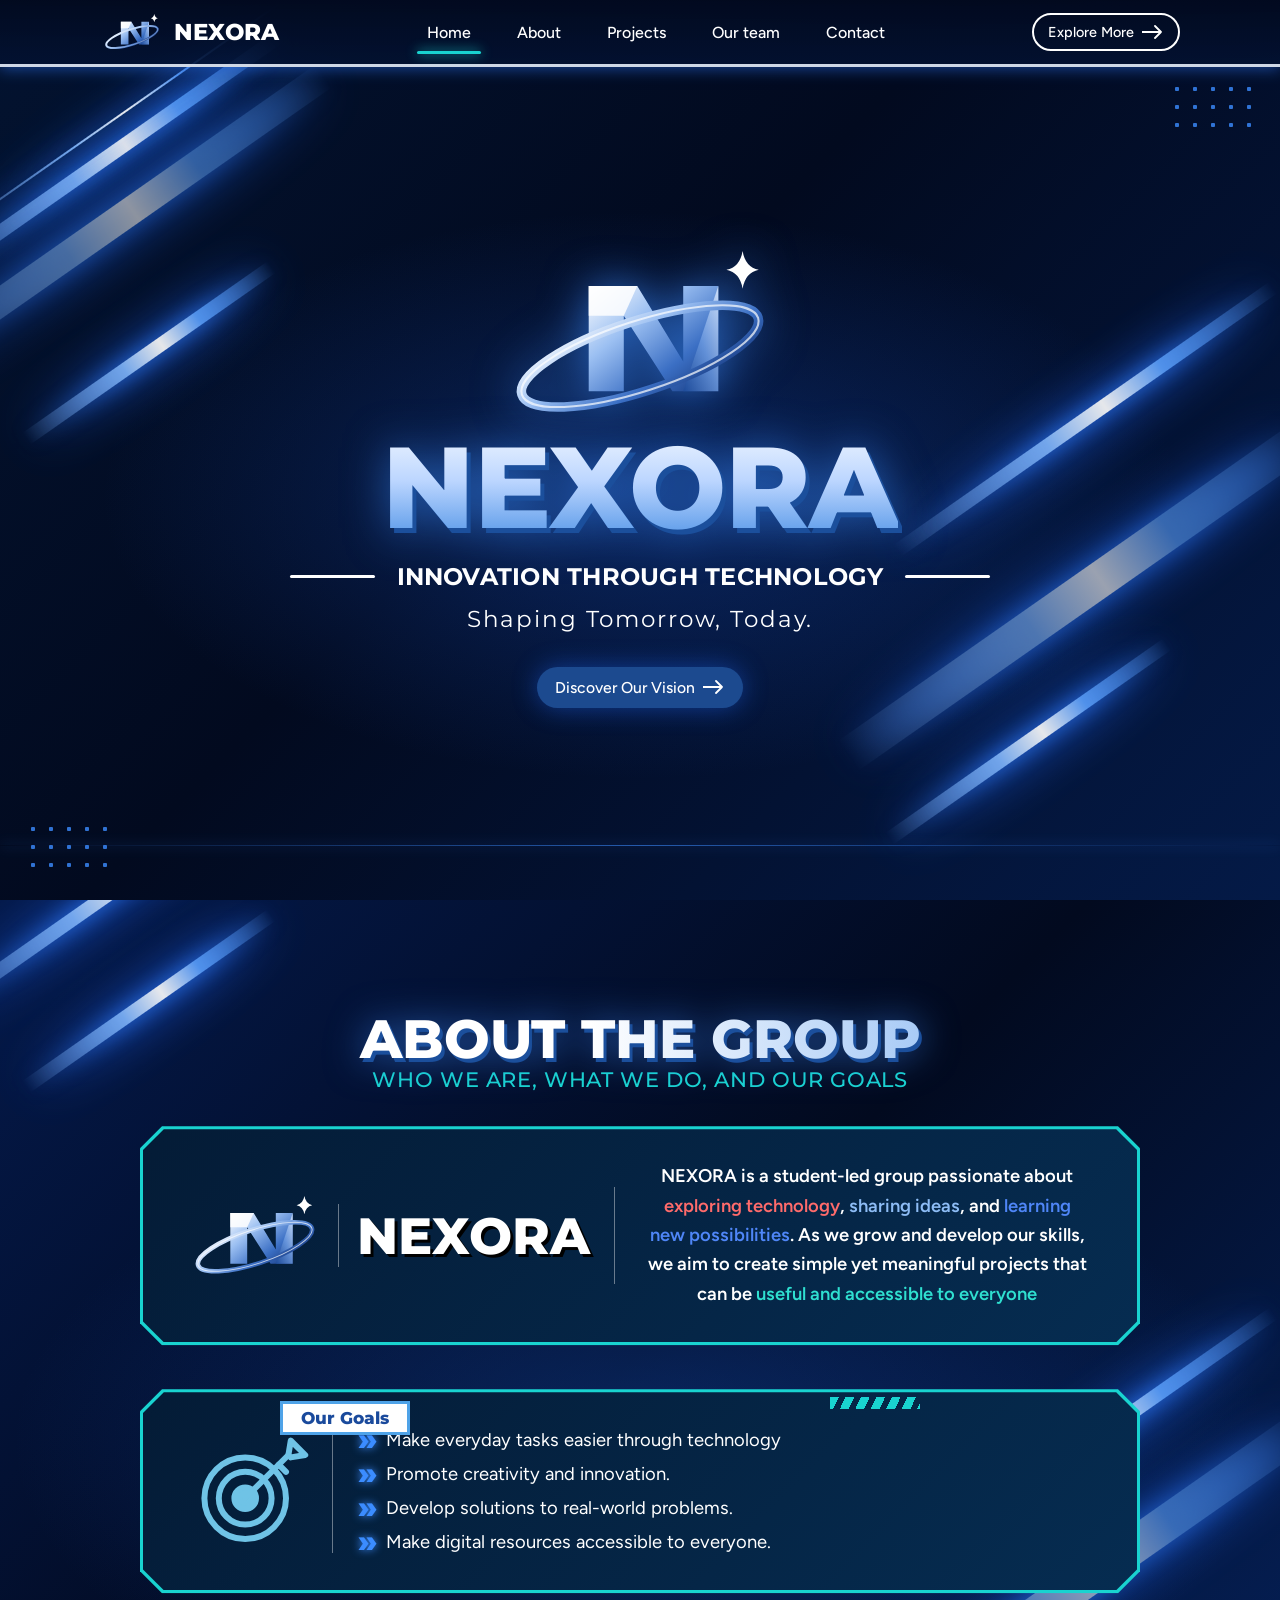
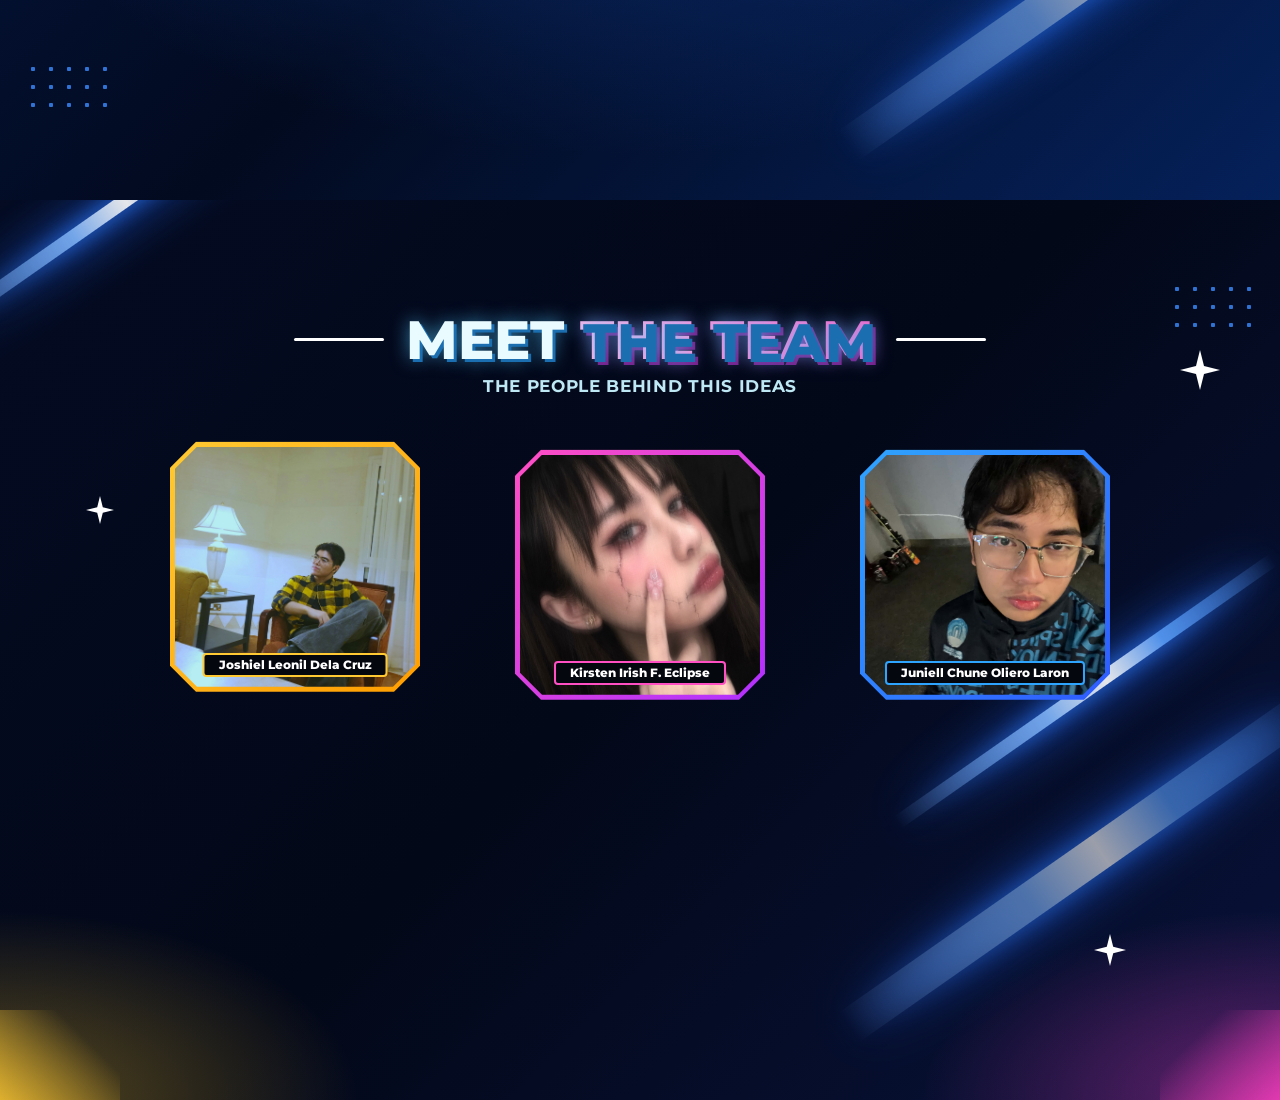
==== index.html @ addc3ff2 "Blog Initiated" ====
<!DOCTYPE html>
<html lang="en">
<head>
<meta charset="UTF-8">
<meta name="viewport" content="width=device-width, initial-scale=1">
<title>Nexora | Innovation Through Technology</title>
<link rel="preconnect" href="https://fonts.googleapis.com">
<link rel="preconnect" href="https://fonts.gstatic.com" crossorigin>
<link href="https://fonts.googleapis.com/css2?family=Montserrat:wght@400;500;700;800&family=Figtree:wght@400;500;600&family=Anton&display=swap" rel="stylesheet">

<link rel="stylesheet" href="style.css">
</head>

<!-- ===================== HTML ===================== -->
<body>
<!-- Reusable SVG: arrow + N logo -->
<svg width="0" height="0" style="position:absolute" aria-hidden="true">
  <defs>
    <linearGradient id="steel" x1="0" y1="0" x2="1" y2="1">
      <stop offset="0" stop-color="#ffffff"/><stop offset=".35" stop-color="#9cc0f2"/>
      <stop offset=".7" stop-color="#3b6fc4"/><stop offset="1" stop-color="#16367a"/>
    </linearGradient>
    <linearGradient id="steel2" x1="1" y1="0" x2="0" y2="1">
      <stop offset="0" stop-color="#e6f0ff"/><stop offset=".5" stop-color="#6d9be0"/><stop offset="1" stop-color="#1b4a9a"/>
    </linearGradient>
    <symbol id="arrow" viewBox="0 0 22 14"><path d="M0 7h19M13 1l6 6-6 6" fill="none" stroke="currentColor" stroke-width="1.8" stroke-linecap="round" stroke-linejoin="round"/></symbol>
    <symbol id="nmark" viewBox="0 0 200 150">
      <path d="M62 40 L98 40 L132 96 L132 40 L158 40 L158 118 L124 118 L88 62 L88 118 L62 118 Z" fill="url(#steel)"/>
      <path d="M62 40 L98 40 L88 62 L62 62Z" fill="#fff" opacity=".85"/>
      <path d="M158 40 L158 118 L132 118Z" fill="url(#steel2)" opacity=".8"/>
      <ellipse cx="100" cy="92" rx="92" ry="26" transform="rotate(-18 100 92)" fill="none" stroke="url(#steel)" stroke-width="7"/>
      <ellipse cx="100" cy="92" rx="92" ry="26" transform="rotate(-18 100 92)" fill="none" stroke="#fff" stroke-width="1.5" opacity=".7"/>
      <path d="M176 14 q2 12 12 14 q-10 2 -12 14 q-2 -12 -12 -14 q10 -2 12 -14Z" fill="#fff"/>
    </symbol>
  </defs>
</svg>

<header class="hero" id="home">
  <div class="streaks" id="streaks" aria-hidden="true">
    <span class="streak s1"></span><span class="streak thin s1" style="top:27%"></span>
    <span class="streak s2"></span><span class="streak s3"></span>
    <span class="streak s4"></span><span class="streak s5"></span><span class="streak s6"></span>
    <span class="dots tr"></span><span class="dots bl"></span>
    <span class="glowline bottom"></span>
  </div>

  <nav class="nav" aria-label="Main">
    <a class="brand" href="#home" aria-label="Nexora home">
      <svg viewBox="0 0 200 150"><use href="#nmark"/></svg>
      <span>NEXORA</span>
    </a>
    <ul class="menu" id="menu">
      <li><a href="#home" class="active">Home</a></li>
      <li><a href="#about">About</a></li>
      <li><a href="#projects">Projects</a></li>
      <li><a href="#team">Our team</a></li>
      <li><a href="#contact">Contact</a></li>
    </ul>
    <a class="pill" href="#about">Explore More <svg class="arrow"><use href="#arrow"/></svg></a>
  </nav>

  <main class="content">
    <svg class="logo-mark" viewBox="0 0 200 150" role="img" aria-label="Nexora logo"><use href="#nmark"/></svg>
    <h1 class="wordmark">NEXORA</h1>
    <p class="tagline">INNOVATION THROUGH TECHNOLOGY</p>
    <p class="sub">Shaping Tomorrow, Today.</p>
    <a class="cta pill" href="#about" style="border:0">Discover Our Vision <svg class="arrow"><use href="#arrow"/></svg></a>
  </main>
</header>

<section class="about" id="about">
  <div class="streaks" aria-hidden="true">
    <span class="streak s1" style="top:12%"></span><span class="streak s3" style="top:20%"></span>
    <span class="streak s4" style="bottom:24%"></span><span class="streak s5" style="bottom:4%"></span>
    <span class="dots bl" style="bottom:90px"></span>
  </div>

  <div class="about-inner">
    <h2 class="about-title">ABOUT THE GROUP</h2>
    <p class="about-sub">WHO WE ARE, WHAT WE DO, AND OUR GOALS</p>

    <div class="panel who">
      <div class="who-logo">
        <svg viewBox="0 0 200 150" aria-hidden="true"><use href="#nmark"/></svg>
        <span>NEXORA</span>
      </div>
      <p class="who-text">
        NEXORA is a student-led group passionate about
        <span class="c-red">exploring technology</span>,
        <span class="c-sky">sharing ideas</span>, and
        <span class="c-blue">learning new possibilities</span>.
        As we grow and develop our skills, we aim to create simple yet meaningful projects that can be
        <span class="c-teal">useful and accessible to everyone</span>
      </p>
    </div>

    <div class="panel goals">
      <span class="goals-tab">Our Goals</span>
      <span class="goals-stripes" aria-hidden="true"></span>
      <svg class="target" viewBox="0 0 100 100" fill="none" stroke="#6fc3e6" stroke-width="5" stroke-linecap="round" stroke-linejoin="round" aria-hidden="true">
        <circle cx="46" cy="56" r="34"/><circle cx="46" cy="56" r="22"/><circle cx="46" cy="56" r="9" fill="#6fc3e6"/>
        <path d="M46 56 L82 20"/><path d="M82 20 L84 8 L96 20 L84 22Z M74 28 L80 34"/>
      </svg>
      <ul class="goal-list">
        <li>Make everyday tasks easier through technology</li>
        <li>Promote creativity and innovation.</li>
        <li>Develop solutions to real-world problems.</li>
        <li>Make digital resources accessible to everyone.</li>
      </ul>
    </div>
  </div>
</section>

<section class="team" id="team">
  <div class="streaks" aria-hidden="true">
    <span class="streak s1" style="top:14%"></span><span class="streak s4" style="bottom:30%"></span>
    <span class="streak s5" style="bottom:6%"></span>
    <span class="dots tr"></span>
  </div>
  <span class="spark" style="top:150px;right:60px"></span>
  <span class="spark" style="top:290px;left:80px;transform:scale(.7)"></span>
  <span class="spark" style="bottom:130px;right:150px;transform:scale(.8)"></span>
  <span class="gold-corner" aria-hidden="true"></span>
  <span class="pink-corner" aria-hidden="true"></span>

  <div class="team-inner">
    <div class="team-head">
      <span class="rule"></span>
      <h2 class="team-title">MEET <em>THE TEAM</em></h2>
      <span class="rule"></span>
    </div>
    <p class="team-sub">THE PEOPLE BEHIND THIS IDEAS</p>

    <div class="members">
      <article class="member gold">
        <a class="frame" href="joshiel.html" aria-label="View Joshiel Leonil Dela Cruz's page"><img src="assets/joshiel.jpg" alt="Joshiel Leonil Dela Cruz"><span class="nameplate">Joshiel Leonil Dela Cruz</span></a>
      </article>
      <article class="member pink">
        <a class="frame" href="kirsten.html" aria-label="View Kirsten Irish F. Eclipse's page"><img src="assets/kirsten.jpeg" alt="Kirsten Irish F. Eclipse"><span class="nameplate">Kirsten Irish F. Eclipse</span></a>
      </article>
      <article class="member blue">
        <a class="frame" href="juniell.html" aria-label="View Juniell Chune Oliero Laron's page"><img src="assets/juniell.jpeg" alt="Juniell Chune Oliero Laron"><span class="nameplate">Juniell Chune Oliero Laron</span></a>
      </article>
    </div>
  </div>
</section>

<script src="script.js"></script>
</body>
</html>
---- style.css ----
:root {
  --bg-deep: #020a1f;
  --bg-mid: #04163d;
  --blue: #1f6bff;
  --blue-glow: #3b8cff;
  --ice: #dbe9ff;
  --steel: #5b97dc;
  --cyan: #19d3d0;
  --btn: #1c4a8f;
}
* { box-sizing: border-box; margin: 0; padding: 0; }
html, body { height: 100%; }
body { min-width: 1000px; }
body {
  font-family: "Figtree", system-ui, sans-serif;
  color: #fff;
  background: var(--bg-deep);
  overflow-x: hidden;
}
a { color: inherit; text-decoration: none; }
:focus-visible { outline: 2px solid var(--cyan); outline-offset: 3px; }

/* ---------- Hero / background ---------- */
.hero {
  position: relative;
  min-height: 100vh;
  display: flex;
  flex-direction: column;
  overflow: hidden;
  background:
    radial-gradient(ellipse 60% 45% at 50% 55%, rgba(20,70,170,.45), transparent 70%),
    linear-gradient(135deg, #031330 0%, #020a1f 45%, #041a47 100%);
}
.streaks { position: absolute; inset: 0; pointer-events: none; transition: transform .25s ease-out; }
.streak {
  position: absolute;
  height: 14px;
  transform: rotate(-35deg);
  transform-origin: left center;
  background: linear-gradient(90deg, transparent, #7fb6ff 40%, #fff 55%, #5aa0ff 70%, transparent);
  filter: drop-shadow(0 0 10px #2f7bff) drop-shadow(0 0 24px #1f6bff);
  opacity: .9;
}
.streak.thin { height: 2px; }
.s1 { width: 420px; left: -5%;  top: 30%; }
.s2 { width: 520px; left: -8%;  top: 40%; height: 28px; opacity: .55; }
.s3 { width: 300px; left: 2%;   top: 48%; }
.s4 { width: 460px; right: -6%; bottom: 38%; transform: rotate(-35deg); }
.s5 { width: 560px; right: -10%; bottom: 14%; height: 36px; opacity: .6; }
.s6 { width: 340px; right: 4%;  bottom: 6%; }

.dots {
  position: absolute; width: 90px; height: 50px; opacity: .8;
  background: radial-gradient(circle, var(--blue-glow) 2px, transparent 2.5px) 0 0 / 18px 18px;
}
.dots.tr { top: 80px; right: 22px; }
.dots.bl { bottom: 30px; left: 24px; }

.glowline {
  position: absolute; left: 0; right: 0; height: 1px;
  background: linear-gradient(90deg, transparent, var(--blue-glow), transparent);
  box-shadow: 0 0 12px var(--blue-glow);
}
.glowline.bottom { bottom: 6%; opacity: .6; }

/* ---------- Navbar ---------- */
.nav {
  position: fixed; top: 0; left: 0; right: 0; z-index: 50;
  display: flex; align-items: center; justify-content: space-between;
  gap: 24px;
  padding: 10px clamp(16px, 8vw, 100px);
  background: linear-gradient(180deg, rgba(2,10,31,.95), rgba(3,18,50,.85));
  border-bottom: 3px solid #cfd8e6;
  box-shadow: 0 2px 14px rgba(47,123,255,.5);
}
.brand { display: flex; align-items: center; gap: 10px; }
.brand svg { width: 64px; height: 44px; }
.brand span {
  font-family: "Montserrat", sans-serif; font-weight: 800; font-size: 1.45rem; letter-spacing: .01em;
}
.menu { display: flex; gap: clamp(18px, 3vw, 38px); list-style: none; }
.menu a {
  position: relative; padding: 8px 4px; font-weight: 500; font-size: 1rem;
  transition: color .2s;
}
.menu a:hover { color: var(--cyan); }
.menu a.active::after {
  content: ""; position: absolute; left: -6px; right: -6px; bottom: -4px; height: 3px; border-radius: 3px;
  background: var(--cyan); box-shadow: 0 0 12px var(--cyan);
}
.pill {
  display: inline-flex; align-items: center; gap: 8px;
  padding: 8px 14px; font-size: .9rem; font-weight: 500;
  border: 2px solid #fff; border-radius: 999px;
  transition: background .2s, color .2s;
}
.pill:hover { background: #fff; color: var(--bg-mid); }
.arrow { width: 22px; height: 14px; flex: none; }

/* ---------- Hero content ---------- */
.content {
  position: relative; z-index: 2; flex: 1;
  display: flex; flex-direction: column; align-items: center; justify-content: center;
  text-align: center; padding: 110px 20px 70px;
}
.logo-mark { width: clamp(190px, 26vw, 270px); filter: drop-shadow(0 0 22px rgba(59,140,255,.7)); animation: rise .9s ease-out both; }
.wordmark {
  font-family: "Montserrat", sans-serif; font-weight: 800;
  font-size: clamp(3.6rem, 12vw, 7.2rem); line-height: 1; letter-spacing: -.01em;
  margin-top: -6px;
  background: linear-gradient(180deg, #eef5ff 0%, #bcd6ff 45%, #4f93e6 100%);
  -webkit-background-clip: text; background-clip: text; color: transparent;
  filter: drop-shadow(4px 5px 0 #1b4f9c) drop-shadow(0 0 22px rgba(59,140,255,.55));
}
.tagline {
  display: flex; align-items: center; gap: 22px; width: min(100%, 700px); margin-top: 18px;
  font-family: "Montserrat", sans-serif; font-weight: 700;
  font-size: clamp(1rem, 2.4vw, 1.5rem); letter-spacing: .01em; white-space: nowrap;
}
.tagline::before, .tagline::after { content: ""; flex: 1; height: 3px; background: #fff; border-radius: 2px; min-width: 20px; }
.sub {
  margin-top: 14px; font-family: "Montserrat", sans-serif; font-weight: 400;
  font-size: clamp(1.05rem, 2.2vw, 1.45rem); letter-spacing: .08em;
}
.cta {
  margin-top: 34px; padding: 11px 18px; font-size: .98rem; font-weight: 500;
  background: var(--btn); border-radius: 999px;
  box-shadow: 0 0 26px rgba(31,107,255,.45);
  transition: transform .2s, box-shadow .2s, background .2s;
}
.cta:hover { transform: translateY(-2px); background: #2559b0; box-shadow: 0 0 36px rgba(59,140,255,.75); }

@keyframes rise { from { opacity: 0; transform: translateY(16px); } to { opacity: 1; transform: none; } }

/* ---------- Responsive ---------- */
@media (prefers-reduced-motion: reduce) {
  * { animation: none !important; transition: none !important; }
}

html { scroll-behavior: smooth; scroll-padding-top: 80px; }

/* ---------- About section ---------- */
.about {
  position: relative; overflow: hidden;
  min-height: 100vh; padding: 110px clamp(16px, 6vw, 110px) 70px;
  background:
    radial-gradient(ellipse 70% 50% at 50% 60%, rgba(20,80,190,.4), transparent 70%),
    linear-gradient(135deg, #04194a 0%, #020a1f 50%, #05215a 100%);
}
.about .streaks { position: absolute; inset: 0; }
.about-inner { position: relative; z-index: 2; max-width: 1000px; margin: 0 auto; }

.about-title {
  text-align: center; font-family: "Montserrat", sans-serif; font-weight: 800;
  font-size: clamp(2rem, 6vw, 3.4rem); line-height: 1.05;
  background: linear-gradient(90deg, #fff 0%, #fff 45%, #6fa8f0 100%);
  -webkit-background-clip: text; background-clip: text; color: transparent;
  filter: drop-shadow(3px 4px 0 #1b4f9c) drop-shadow(0 0 18px rgba(59,140,255,.5));
}
.about-sub {
  display: flex; align-items: center; gap: 18px; justify-content: center;
  font-family: "Montserrat", sans-serif; font-weight: 500; color: var(--cyan);
  font-size: clamp(.8rem, 2.2vw, 1.3rem); letter-spacing: .03em; text-align: center; margin-bottom: 34px;
}
.about-sub::before, .about-sub::after { content: ""; display: none; }

/* Chamfered neon panel: cyan outer, dark inner */
.panel {
  --cut: 22px; --edge: 3px;
  position: relative; padding: 36px clamp(20px, 4vw, 50px);
  background: var(--cyan);
  clip-path: polygon(0 var(--cut), var(--cut) 0, calc(100% - var(--cut)) 0, 100% var(--cut),
                     100% calc(100% - var(--cut)), calc(100% - var(--cut)) 100%, var(--cut) 100%, 0 calc(100% - var(--cut)));
  filter: drop-shadow(0 0 10px rgba(25,211,208,.7));
}
.panel::before {
  content: ""; position: absolute; inset: var(--edge); z-index: 0;
  background: linear-gradient(135deg, rgba(3,20,48,.96), rgba(4,30,70,.92));
  --c2: calc(var(--cut) - 1.2px);
  clip-path: polygon(0 var(--c2), var(--c2) 0, calc(100% - var(--c2)) 0, 100% var(--c2),
                     100% calc(100% - var(--c2)), calc(100% - var(--c2)) 100%, var(--c2) 100%, 0 calc(100% - var(--c2)));
}
.panel > * { position: relative; z-index: 1; }

.who { display: grid; grid-template-columns: 1fr 1.15fr; align-items: center; gap: 30px; margin-bottom: 44px; }
.who-logo { display: flex; align-items: center; gap: 18px; padding-right: 24px; border-right: 1px solid rgba(255,255,255,.4); }
.who-logo svg { width: clamp(80px, 12vw, 130px); flex: none; }
.who-logo span {
  font-family: "Montserrat", sans-serif; font-weight: 800; font-size: clamp(1.8rem, 5vw, 3.2rem);
  border-left: 1px solid rgba(255,255,255,.4); padding-left: 18px;
  text-shadow: 3px 3px 0 #000;
}
.who-text { text-align: center; font-weight: 600; font-size: clamp(.95rem, 1.7vw, 1.15rem); line-height: 1.6; }
.c-red { color: #ff6b6b; } .c-sky { color: #8dbcf5; } .c-blue { color: #4f86f7; } .c-teal { color: #2fe0d0; }

.goals { padding: 40px clamp(20px, 4vw, 50px) 40px; }
.goals-tab {
  position: absolute !important; top: 12px; left: 14%; z-index: 3 !important;
  padding: 4px 18px; background: #fff; color: #1a4a9c; border: 3px solid #4fa3e8;
  font-family: "Montserrat", sans-serif; font-weight: 800; font-size: 1.05rem;
}
.goals-stripes {
  position: absolute !important; top: 8px; right: 22%; width: 90px; height: 12px;
  background: repeating-linear-gradient(115deg, var(--cyan) 0 8px, transparent 8px 14px);
}
.goals { display: grid; grid-template-columns: auto 1fr; align-items: center; gap: 22px; margin-top: 20px; }
.target { width: clamp(80px, 12vw, 120px); padding-right: 0; }
.goal-list {
  list-style: none; display: grid; gap: 12px; padding-left: 24px; border-left: 1px solid rgba(255,255,255,.4);
  font-size: clamp(.9rem, 1.7vw, 1.15rem);
}
.goal-list li { display: flex; align-items: center; gap: 8px; }
.goal-list li::before {
  content: "\00BB"; flex: none; font-weight: 800; font-size: 1.7em; line-height: .6; color: #3b8cff;
  text-shadow: 0 0 8px #3b8cff;
}


/* ---------- Team section ---------- */
.team {
  position: relative; overflow: hidden; min-height: 100vh; padding: 110px 60px 80px;
  background:
    radial-gradient(ellipse 40% 30% at 0% 100%, rgba(255,200,40,.35), transparent 70%),
    radial-gradient(ellipse 40% 30% at 100% 100%, rgba(255,60,200,.4), transparent 70%),
    linear-gradient(135deg, #040b22 0%, #030818 50%, #08123a 100%);
}
.team .streaks { position: absolute; inset: 0; }
.team-inner { position: relative; z-index: 2; max-width: 1000px; margin: 0 auto; }
.team-head { display: flex; align-items: center; justify-content: center; gap: 22px; }
.team-head .rule { width: 90px; height: 3px; background: #fff; border-radius: 2px; }
.team-title {
  font-family: "Montserrat", sans-serif; font-weight: 800; font-size: 3.4rem; line-height: 1.1;
  color: #e9fbff; text-shadow: 3px 3px 0 #1b6fb0, 0 0 18px rgba(80,200,255,.6);
}
.team-title em {
  font-style: normal;
  background: linear-gradient(90deg, #ffb3e6, #ff5fc8);
  -webkit-background-clip: text; background-clip: text; color: transparent;
  filter: drop-shadow(3px 3px 0 #7a1c8a);
}
.team-sub {
  text-align: center; margin-top: 6px; color: #bfe8f5;
  font-family: "Montserrat", sans-serif; font-weight: 700; font-size: 1.05rem; letter-spacing: .04em;
}

.members { display: flex; justify-content: space-between; align-items: flex-start; gap: 30px; margin-top: 46px; }
.member { --c: #ffc933; --c2: #ff9d00; width: 31%; display: flex; flex-direction: column; align-items: center; }
.member.pink { --c: #ff4fc3; --c2: #b02fff; margin-top: 8px; }
.member.blue { --c: #2fa4ff; --c2: #2f5bff; margin-top: 8px; }

.frame {
  --cut: 26px; --edge: 5px;
  position: relative; width: 100%; max-width: 250px; aspect-ratio: 1 / 1;
  background: linear-gradient(135deg, var(--c), var(--c2));
  clip-path: polygon(var(--cut) 0, calc(100% - var(--cut)) 0, 100% var(--cut), 100% calc(100% - var(--cut)),
                     calc(100% - var(--cut)) 100%, var(--cut) 100%, 0 calc(100% - var(--cut)), 0 var(--cut));
  filter: drop-shadow(0 0 14px var(--c));
}
.frame img {
  position: absolute; inset: var(--edge); width: calc(100% - var(--edge) * 2); height: calc(100% - var(--edge) * 2);
  object-fit: cover; display: block;
  --k: calc(var(--cut) - 4px);
  clip-path: polygon(var(--k) 0, calc(100% - var(--k)) 0, 100% var(--k), 100% calc(100% - var(--k)),
                     calc(100% - var(--k)) 100%, var(--k) 100%, 0 calc(100% - var(--k)), 0 var(--k));
}
.nameplate {
  position: absolute; left: 50%; bottom: 6%; transform: translateX(-50%);
  padding: 3px 14px; max-width: 86%; text-align: center; white-space: nowrap;
  background: #05070f; border: 2px solid var(--c); border-radius: 4px;
  font-family: "Montserrat", sans-serif; font-weight: 800; font-size: .72rem; color: #fff;
}


.spark {
  position: absolute; z-index: 1; width: 40px; height: 40px;
  background: #fff; clip-path: polygon(50% 0, 60% 40%, 100% 50%, 60% 60%, 50% 100%, 40% 60%, 0 50%, 40% 40%);
  filter: drop-shadow(0 0 8px #3b8cff);
}
.gold-corner, .pink-corner { position: absolute; z-index: 1; bottom: 0; width: 120px; height: 90px; }
.gold-corner { left: 0; background: linear-gradient(45deg, #ffc933, transparent 70%); opacity: .8; }
.pink-corner { right: 0; background: linear-gradient(-45deg, #ff3fc0, transparent 70%); opacity: .8; }

/* Portrait links */
a.frame { display: block; transition: transform .25s, filter .25s; }
a.frame:hover { transform: translateY(-6px) scale(1.03); filter: drop-shadow(0 0 26px var(--c)) brightness(1.1); }

/* ---------- Member pages ---------- */
.member-page {
  min-height: 100vh; display: flex; flex-direction: column; align-items: center; justify-content: center; gap: 18px;
  padding: 40px; text-align: center;
  background: linear-gradient(135deg, #04194a 0%, #020a1f 50%, #05215a 100%);
}
.member-page .frame { max-width: 260px; --c: #2fa4ff; --c2: #2f5bff; }
.member-page.gold .frame { --c: #ffc933; --c2: #ff9d00; }
.member-page.pink .frame { --c: #ff4fc3; --c2: #b02fff; }
.member-page h1 { font-family: "Montserrat", sans-serif; font-weight: 800; font-size: 2.4rem; text-shadow: 3px 3px 0 #1b4f9c; }
.member-page p { color: #bfe8f5; }
.member-page .back { margin-top: 10px; }
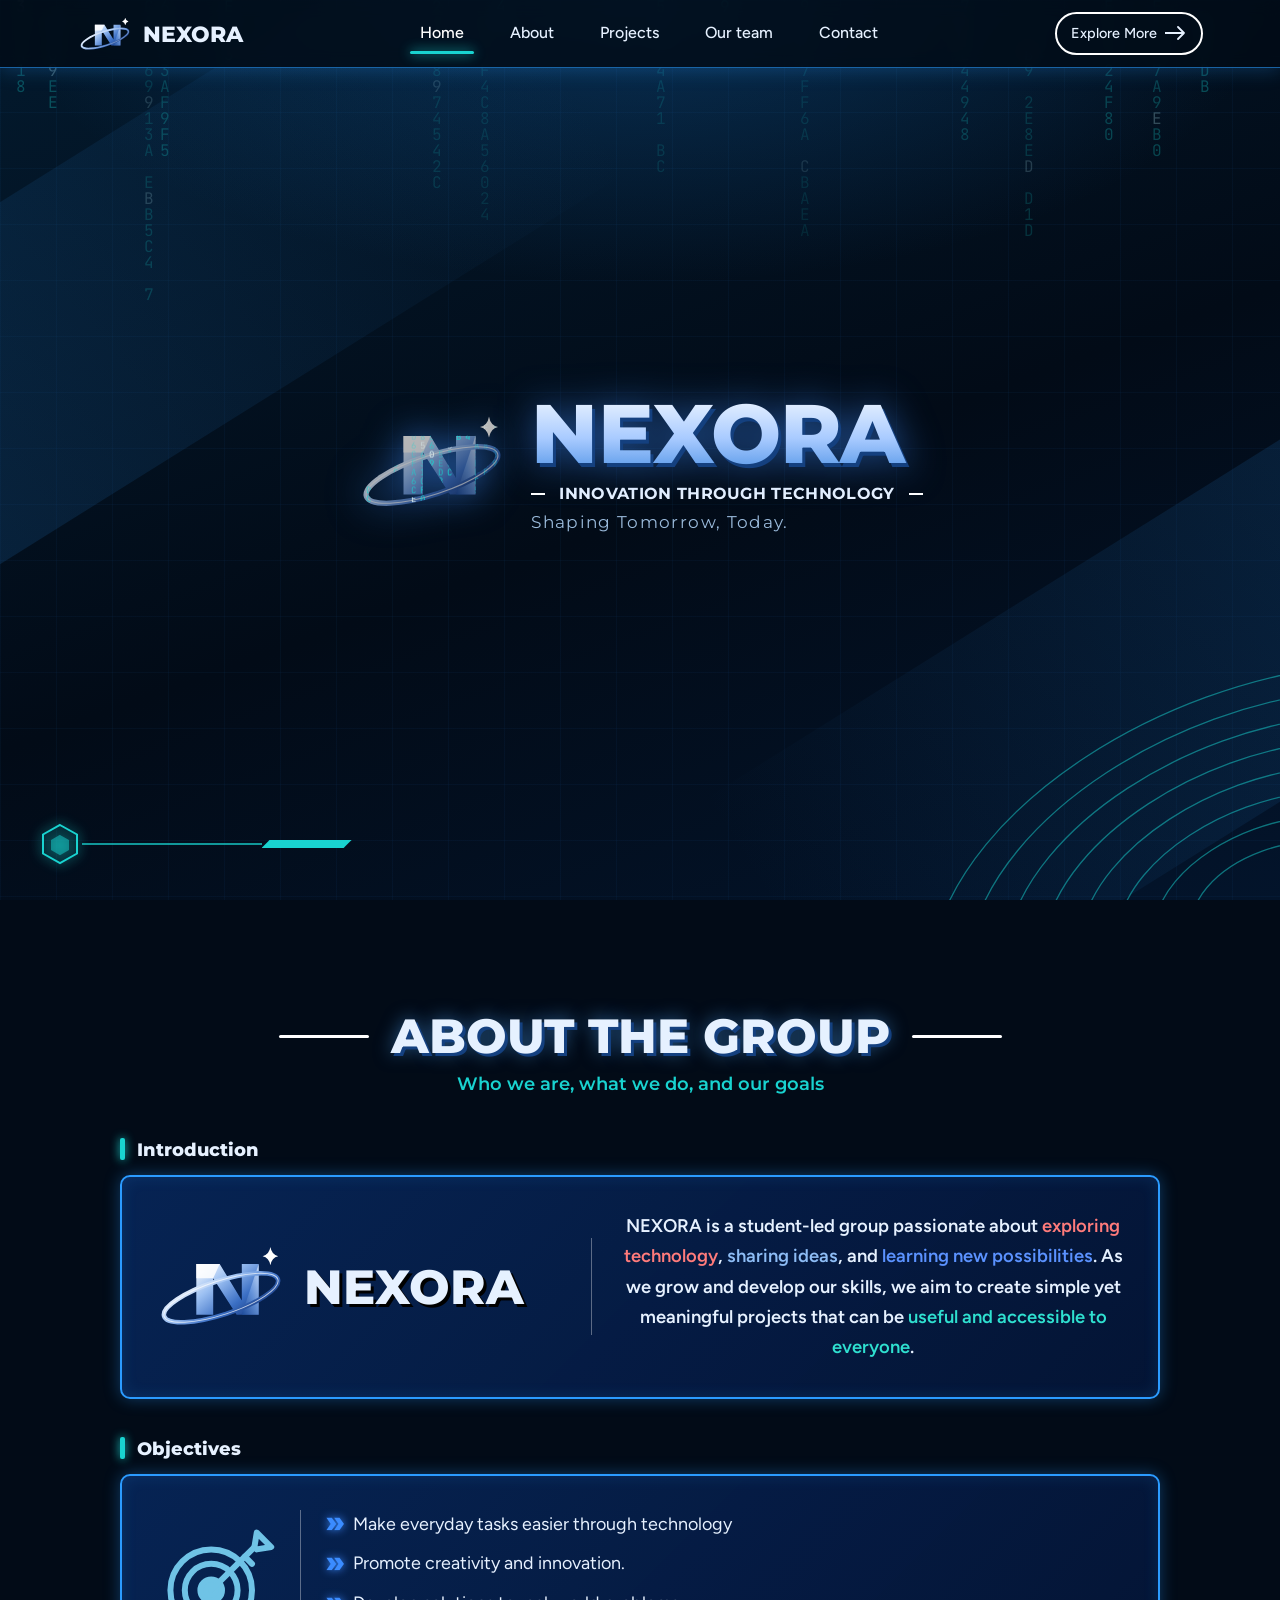
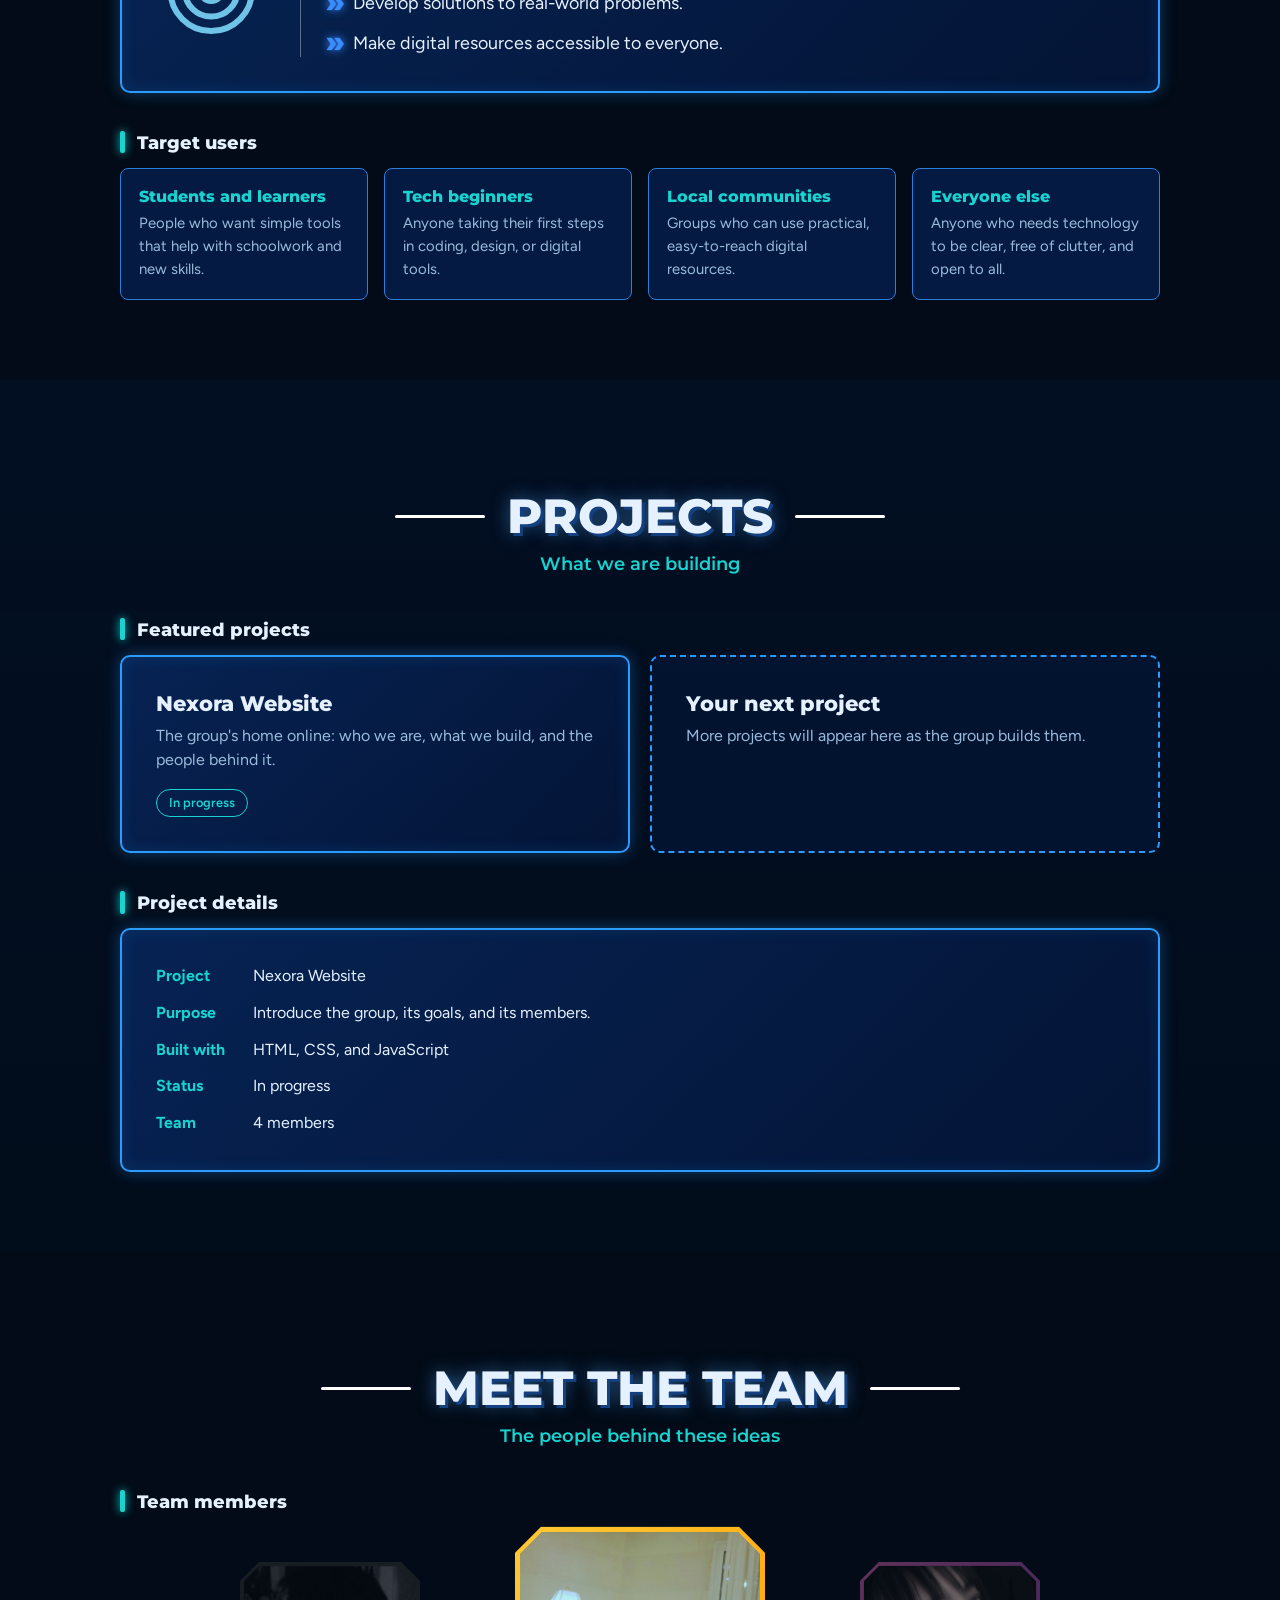
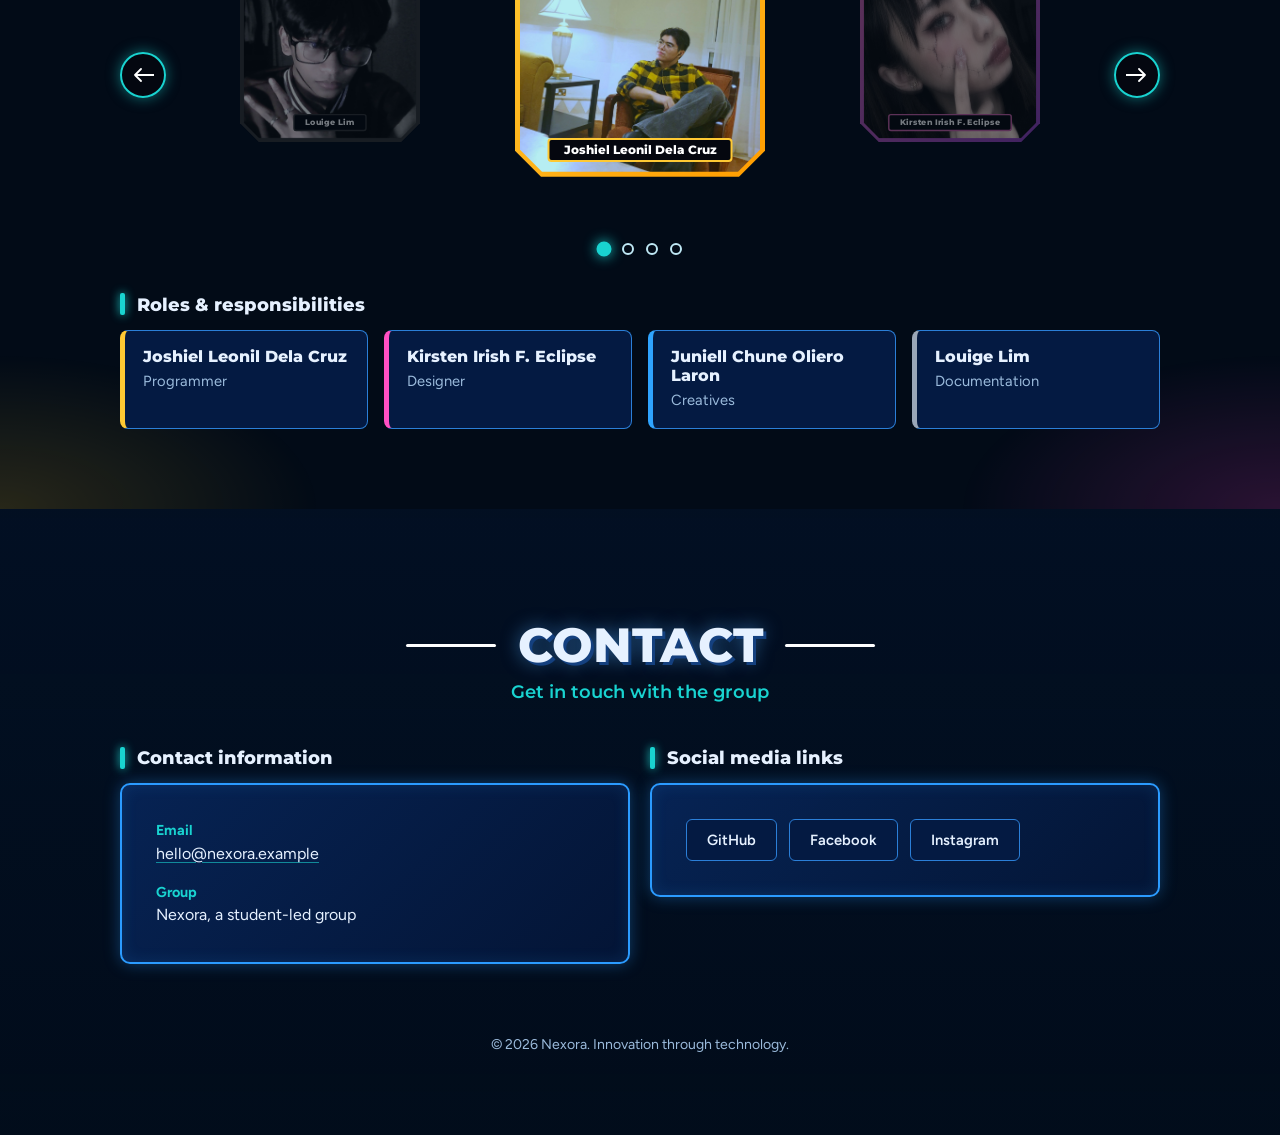
==== commit 4fecc939: "FINALLY" ====
--- a/index.html
+++ b/index.html
@@ -6,14 +6,25 @@
 <title>Nexora | Innovation Through Technology</title>
 <link rel="preconnect" href="https://fonts.googleapis.com">
 <link rel="preconnect" href="https://fonts.gstatic.com" crossorigin>
-<link href="https://fonts.googleapis.com/css2?family=Montserrat:wght@400;500;700;800&family=Figtree:wght@400;500;600&family=Anton&display=swap" rel="stylesheet">
-
+<link href="https://fonts.googleapis.com/css2?family=Montserrat:wght@400;500;700;800&family=Figtree:wght@400;500;600&family=JetBrains+Mono:wght@400;500&display=swap" rel="stylesheet">
 <link rel="stylesheet" href="style.css">
+<script>
+  // Decide before first paint whether to show the loading screen (once per browser session)
+  (function () {
+    var d = document.documentElement;
+    d.classList.add('js');
+    try { if (sessionStorage.getItem('nexoraBooted')) { d.classList.add('seen'); return; } } catch (e) {}
+    d.classList.add('booting');
+    setTimeout(function () {
+      d.classList.remove('booting');
+      var s = document.getElementById('site');
+      if (s) s.removeAttribute('inert');
+    }, 15000);
+  })();
+</script>
+<noscript><style>.loader { display: none; }</style></noscript>
 </head>
-
-<!-- ===================== HTML ===================== -->
 <body>
-<!-- Reusable SVG: arrow + N logo -->
 <svg width="0" height="0" style="position:absolute" aria-hidden="true">
   <defs>
     <linearGradient id="steel" x1="0" y1="0" x2="1" y2="1">
@@ -35,115 +46,237 @@
   </defs>
 </svg>
 
-<header class="hero" id="home">
-  <div class="streaks" id="streaks" aria-hidden="true">
-    <span class="streak s1"></span><span class="streak thin s1" style="top:27%"></span>
-    <span class="streak s2"></span><span class="streak s3"></span>
-    <span class="streak s4"></span><span class="streak s5"></span><span class="streak s6"></span>
-    <span class="dots tr"></span><span class="dots bl"></span>
-    <span class="glowline bottom"></span>
-  </div>
-
-  <nav class="nav" aria-label="Main">
-    <a class="brand" href="#home" aria-label="Nexora home">
-      <svg viewBox="0 0 200 150"><use href="#nmark"/></svg>
-      <span>NEXORA</span>
-    </a>
-    <ul class="menu" id="menu">
-      <li><a href="#home" class="active">Home</a></li>
-      <li><a href="#about">About</a></li>
-      <li><a href="#projects">Projects</a></li>
-      <li><a href="#team">Our team</a></li>
-      <li><a href="#contact">Contact</a></li>
-    </ul>
-    <a class="pill" href="#about">Explore More <svg class="arrow"><use href="#arrow"/></svg></a>
-  </nav>
-
-  <main class="content">
-    <svg class="logo-mark" viewBox="0 0 200 150" role="img" aria-label="Nexora logo"><use href="#nmark"/></svg>
-    <h1 class="wordmark">NEXORA</h1>
-    <p class="tagline">INNOVATION THROUGH TECHNOLOGY</p>
-    <p class="sub">Shaping Tomorrow, Today.</p>
-    <a class="cta pill" href="#about" style="border:0">Discover Our Vision <svg class="arrow"><use href="#arrow"/></svg></a>
-  </main>
+<div class="bg" aria-hidden="true"></div>
+
+<!-- ========== Loading screen: Java-style initialization ========== -->
+<div class="loader" id="loader" role="status" aria-label="Loading Nexora">
+  <div class="term" aria-hidden="true">
+    <div class="term-bar"><i></i><i></i><i></i><span>Nexora.java</span></div>
+    <pre class="code" id="code"></pre>
+    <pre class="out" id="out"></pre>
+    <div class="progress"><span id="bar"></span></div>
+    <div class="status"><span id="msg">Compiling...</span><span id="pct">0%</span></div>
+  </div>
+</div>
+
+<div id="site">
+<nav class="nav" aria-label="Main">
+  <a class="brand" href="#home" aria-label="Nexora home">
+    <svg viewBox="0 0 200 150"><use href="#nmark"/></svg>
+    <span>NEXORA</span>
+  </a>
+  <ul class="menu" id="menu">
+    <li><a href="#home" class="active">Home</a></li>
+    <li><a href="#about">About</a></li>
+    <li><a href="#projects">Projects</a></li>
+    <li><a href="#team">Our team</a></li>
+    <li><a href="#contact">Contact</a></li>
+  </ul>
+  <a class="pill" href="#about">Explore More <svg class="arrow"><use href="#arrow"/></svg></a>
+  <button class="menu-toggle" id="menuToggle" type="button" aria-label="Open menu" aria-expanded="false" aria-controls="menu"><span></span></button>
+</nav>
+
+<!-- ========== Home ========== -->
+<header class="home" id="home">
+  <canvas class="hex-bg" id="hexBg" aria-hidden="true"></canvas>
+  <div class="hud" aria-hidden="true">
+    <svg viewBox="0 0 44 44"><polygon points="22,3 39,12.5 39,31.5 22,41 5,31.5 5,12.5"/><polygon points="22,14 30,18.5 30,27.5 22,32 14,27.5 14,18.5" fill="currentColor" style="color:#19d3d0;opacity:.5"/></svg>
+    <span class="hud-line"></span><span class="hud-bar"></span>
+  </div>
+  <svg class="waves" viewBox="0 0 400 300" fill="none" stroke="#19d3d0" stroke-width="1" aria-hidden="true">
+    <g transform="rotate(-20 400 300)">
+      <ellipse cx="400" cy="300" rx="70" ry="40"/><ellipse cx="400" cy="300" rx="100" ry="58"/>
+      <ellipse cx="400" cy="300" rx="130" ry="76"/><ellipse cx="400" cy="300" rx="160" ry="94"/>
+      <ellipse cx="400" cy="300" rx="190" ry="112"/><ellipse cx="400" cy="300" rx="220" ry="130"/>
+      <ellipse cx="400" cy="300" rx="250" ry="148"/><ellipse cx="400" cy="300" rx="280" ry="166"/>
+    </g>
+  </svg>
+
+  <div class="home-inner">
+    <div class="lockup">
+      <div class="logo-anim">
+        <svg viewBox="0 0 200 150" role="img" aria-label="Nexora logo"><use href="#nmark"/></svg>
+        <canvas id="hexLogo" aria-hidden="true"></canvas>
+      </div>
+      <div class="lockup-text">
+        <h1 class="wordmark">NEXORA</h1>
+        <p class="tagline">INNOVATION THROUGH TECHNOLOGY</p>
+        <p class="sub">Shaping Tomorrow, Today.</p>
+      </div>
+    </div>
+
+  </div>
 </header>
 
-<section class="about" id="about">
-  <div class="streaks" aria-hidden="true">
-    <span class="streak s1" style="top:12%"></span><span class="streak s3" style="top:20%"></span>
-    <span class="streak s4" style="bottom:24%"></span><span class="streak s5" style="bottom:4%"></span>
-    <span class="dots bl" style="bottom:90px"></span>
-  </div>
-
-  <div class="about-inner">
-    <h2 class="about-title">ABOUT THE GROUP</h2>
-    <p class="about-sub">WHO WE ARE, WHAT WE DO, AND OUR GOALS</p>
-
-    <div class="panel who">
-      <div class="who-logo">
-        <svg viewBox="0 0 200 150" aria-hidden="true"><use href="#nmark"/></svg>
-        <span>NEXORA</span>
-      </div>
-      <p class="who-text">
-        NEXORA is a student-led group passionate about
-        <span class="c-red">exploring technology</span>,
-        <span class="c-sky">sharing ideas</span>, and
-        <span class="c-blue">learning new possibilities</span>.
-        As we grow and develop our skills, we aim to create simple yet meaningful projects that can be
-        <span class="c-teal">useful and accessible to everyone</span>
-      </p>
-    </div>
-
-    <div class="panel goals">
-      <span class="goals-tab">Our Goals</span>
-      <span class="goals-stripes" aria-hidden="true"></span>
-      <svg class="target" viewBox="0 0 100 100" fill="none" stroke="#6fc3e6" stroke-width="5" stroke-linecap="round" stroke-linejoin="round" aria-hidden="true">
-        <circle cx="46" cy="56" r="34"/><circle cx="46" cy="56" r="22"/><circle cx="46" cy="56" r="9" fill="#6fc3e6"/>
-        <path d="M46 56 L82 20"/><path d="M82 20 L84 8 L96 20 L84 22Z M74 28 L80 34"/>
-      </svg>
-      <ul class="goal-list">
-        <li>Make everyday tasks easier through technology</li>
-        <li>Promote creativity and innovation.</li>
-        <li>Develop solutions to real-world problems.</li>
-        <li>Make digital resources accessible to everyone.</li>
-      </ul>
-    </div>
-  </div>
-</section>
-
-<section class="team" id="team">
-  <div class="streaks" aria-hidden="true">
-    <span class="streak s1" style="top:14%"></span><span class="streak s4" style="bottom:30%"></span>
-    <span class="streak s5" style="bottom:6%"></span>
-    <span class="dots tr"></span>
-  </div>
-  <span class="spark" style="top:150px;right:60px"></span>
-  <span class="spark" style="top:290px;left:80px;transform:scale(.7)"></span>
-  <span class="spark" style="bottom:130px;right:150px;transform:scale(.8)"></span>
-  <span class="gold-corner" aria-hidden="true"></span>
-  <span class="pink-corner" aria-hidden="true"></span>
-
-  <div class="team-inner">
-    <div class="team-head">
-      <span class="rule"></span>
-      <h2 class="team-title">MEET <em>THE TEAM</em></h2>
-      <span class="rule"></span>
-    </div>
-    <p class="team-sub">THE PEOPLE BEHIND THIS IDEAS</p>
-
-    <div class="members">
-      <article class="member gold">
-        <a class="frame" href="joshiel.html" aria-label="View Joshiel Leonil Dela Cruz's page"><img src="assets/joshiel.jpg" alt="Joshiel Leonil Dela Cruz"><span class="nameplate">Joshiel Leonil Dela Cruz</span></a>
-      </article>
-      <article class="member pink">
-        <a class="frame" href="kirsten.html" aria-label="View Kirsten Irish F. Eclipse's page"><img src="assets/kirsten.jpeg" alt="Kirsten Irish F. Eclipse"><span class="nameplate">Kirsten Irish F. Eclipse</span></a>
-      </article>
-      <article class="member blue">
-        <a class="frame" href="juniell.html" aria-label="View Juniell Chune Oliero Laron's page"><img src="assets/juniell.jpeg" alt="Juniell Chune Oliero Laron"><span class="nameplate">Juniell Chune Oliero Laron</span></a>
-      </article>
-    </div>
-  </div>
-</section>
+<!-- ========== About ========== -->
+<section class="sec" id="about">
+  <div class="sec-inner">
+    <div class="sec-head">
+      <h2 class="sec-title">About the group</h2>
+      <p class="sec-sub">Who we are, what we do, and our goals</p>
+    </div>
+
+    <div class="block" id="about-intro">
+      <h3 class="block-title">Introduction</h3>
+      <div class="card who">
+        <div class="who-logo">
+          <svg viewBox="0 0 200 150" aria-hidden="true"><use href="#nmark"/></svg>
+          <span>NEXORA</span>
+        </div>
+        <p class="who-text">
+          NEXORA is a student-led group passionate about
+          <span class="c-red">exploring technology</span>,
+          <span class="c-sky">sharing ideas</span>, and
+          <span class="c-blue">learning new possibilities</span>.
+          As we grow and develop our skills, we aim to create simple yet meaningful projects that can be
+          <span class="c-teal">useful and accessible to everyone</span>.
+        </p>
+      </div>
+    </div>
+
+    <div class="block" id="about-objectives">
+      <h3 class="block-title">Objectives</h3>
+      <div class="card goals">
+        <svg class="target" viewBox="0 0 100 100" fill="none" stroke="#6fc3e6" stroke-width="5" stroke-linecap="round" stroke-linejoin="round" aria-hidden="true">
+          <circle cx="46" cy="56" r="34"/><circle cx="46" cy="56" r="22"/><circle cx="46" cy="56" r="9" fill="#6fc3e6"/>
+          <path d="M46 56 L82 20"/><path d="M82 20 L84 8 L96 20 L84 22Z M74 28 L80 34"/>
+        </svg>
+        <ul class="goal-list">
+          <li>Make everyday tasks easier through technology</li>
+          <li>Promote creativity and innovation.</li>
+          <li>Develop solutions to real-world problems.</li>
+          <li>Make digital resources accessible to everyone.</li>
+        </ul>
+      </div>
+    </div>
+
+    <div class="block" id="about-users">
+      <h3 class="block-title">Target users</h3>
+      <div class="users">
+        <div class="user"><h4>Students and learners</h4><p>People who want simple tools that help with schoolwork and new skills.</p></div>
+        <div class="user"><h4>Tech beginners</h4><p>Anyone taking their first steps in coding, design, or digital tools.</p></div>
+        <div class="user"><h4>Local communities</h4><p>Groups who can use practical, easy-to-reach digital resources.</p></div>
+        <div class="user"><h4>Everyone else</h4><p>Anyone who needs technology to be clear, free of clutter, and open to all.</p></div>
+      </div>
+    </div>
+  </div>
+</section>
+
+<!-- ========== Projects ========== -->
+<section class="sec" id="projects">
+  <div class="sec-inner">
+    <div class="sec-head">
+      <h2 class="sec-title">Projects</h2>
+      <p class="sec-sub">What we are building</p>
+    </div>
+
+    <div class="block" id="projects-featured">
+      <h3 class="block-title">Featured projects</h3>
+      <div class="proj-grid">
+        <article class="card proj">
+          <h4>Nexora Website</h4>
+          <p>The group's home online: who we are, what we build, and the people behind it.</p>
+          <span class="tag">In progress</span>
+        </article>
+        <article class="card proj empty">
+          <h4>Your next project</h4>
+          <p>More projects will appear here as the group builds them.</p>
+        </article>
+      </div>
+    </div>
+
+    <div class="block" id="projects-details">
+      <h3 class="block-title">Project details</h3>
+      <div class="card">
+        <dl class="details">
+          <dt>Project</dt><dd>Nexora Website</dd>
+          <dt>Purpose</dt><dd>Introduce the group, its goals, and its members.</dd>
+          <dt>Built with</dt><dd>HTML, CSS, and JavaScript</dd>
+          <dt>Status</dt><dd>In progress</dd>
+          <dt>Team</dt><dd>4 members</dd>
+        </dl>
+      </div>
+    </div>
+  </div>
+</section>
+
+<!-- ========== Team ========== -->
+<section class="sec team" id="team">
+  <div class="sec-inner">
+    <div class="sec-head">
+      <h2 class="sec-title">Meet the team</h2>
+      <p class="sec-sub">The people behind these ideas</p>
+    </div>
+
+    <div class="block" id="team-members">
+      <h3 class="block-title">Team members</h3>
+      <div class="carousel" id="carousel" role="region" aria-roledescription="carousel" aria-label="Team members" tabindex="0">
+        <button class="car-btn prev" type="button" aria-label="Previous member"><svg class="arrow"><use href="#arrow"/></svg></button>
+        <div class="members">
+          <article class="member gold">
+            <a class="frame" href="joshiel.html" aria-label="View Joshiel Leonil Dela Cruz's page"><img src="assets/joshiel.jpg" alt="Joshiel Leonil Dela Cruz"><span class="nameplate">Joshiel Leonil Dela Cruz</span></a>
+          </article>
+          <article class="member pink">
+            <a class="frame" href="kirsten.html" aria-label="View Kirsten Irish F. Eclipse's page"><img src="assets/kirsten.jpeg" alt="Kirsten Irish F. Eclipse"><span class="nameplate">Kirsten Irish F. Eclipse</span></a>
+          </article>
+          <article class="member blue">
+            <a class="frame" href="juniell.html" aria-label="View Juniell Chune Oliero Laron's page"><img src="assets/juniell.jpeg" alt="Juniell Chune Oliero Laron"><span class="nameplate">Juniell Chune Oliero Laron</span></a>
+          </article>
+          <article class="member gray">
+            <a class="frame" href="louige.html" aria-label="View Louige Lim's page"><img src="assets/louige.png" alt="Louige Lim"><span class="nameplate">Louige Lim</span></a>
+          </article>
+        </div>
+        <button class="car-btn next" type="button" aria-label="Next member"><svg class="arrow"><use href="#arrow"/></svg></button>
+        <div class="car-dots" id="carDots"></div>
+      </div>
+    </div>
+
+    <div class="block" id="team-roles">
+      <h3 class="block-title">Roles &amp; responsibilities</h3>
+      <div class="roles">
+        <div class="role gold"><h4>Joshiel Leonil Dela Cruz</h4><p>Programmer</p></div>
+        <div class="role pink"><h4>Kirsten Irish F. Eclipse</h4><p>Designer</p></div>
+        <div class="role blue"><h4>Juniell Chune Oliero Laron</h4><p>Creatives</p></div>
+        <div class="role gray"><h4>Louige Lim</h4><p>Documentation</p></div>
+      </div>
+    </div>
+  </div>
+</section>
+
+<!-- ========== Contact ========== -->
+<section class="sec" id="contact">
+  <div class="sec-inner">
+    <div class="sec-head">
+      <h2 class="sec-title">Contact</h2>
+      <p class="sec-sub">Get in touch with the group</p>
+    </div>
+
+    <div class="contact-grid">
+      <div class="block" id="contact-info" style="margin-top:0">
+        <h3 class="block-title">Contact information</h3>
+        <div class="card">
+          <dl class="contact-list">
+            <div><dt>Email</dt><dd><a href="mailto:hello@nexora.example">hello@nexora.example</a></dd></div>
+            <div><dt>Group</dt><dd>Nexora, a student-led group</dd></div>
+          </dl>
+        </div>
+      </div>
+      <div class="block" id="contact-social" style="margin-top:0">
+        <h3 class="block-title">Social media links</h3>
+        <div class="card">
+          <div class="social">
+            <a class="chip" href="https://github.com/" target="_blank" rel="noopener">GitHub</a>
+            <a class="chip" href="https://www.facebook.com/" target="_blank" rel="noopener">Facebook</a>
+            <a class="chip" href="https://www.instagram.com/" target="_blank" rel="noopener">Instagram</a>
+          </div>
+        </div>
+      </div>
+    </div>
+
+    <p class="foot">&copy; 2026 Nexora. Innovation through technology.</p>
+  </div>
+</section>
+</div>
 
 <script src="script.js"></script>
 </body>
--- a/style.css
+++ b/style.css
@@ -1,298 +1,462 @@
+/* =========================================================
+   NEXORA: Innovation Through Technology
+   Theme taken from the Nexora presentation: deep navy-teal
+   backdrop, bright blue outlined panels, cyan highlights.
+   ========================================================= */
 :root {
-  --bg-deep: #020a1f;
-  --bg-mid: #04163d;
-  --blue: #1f6bff;
-  --blue-glow: #3b8cff;
-  --ice: #dbe9ff;
-  --steel: #5b97dc;
+  --ink: #020b17;
+  --navy: #06214d;
+  --navy-2: #041a42;
+  --edge: #2b9bff;
+  --edge-2: #2b7fd8;
   --cyan: #19d3d0;
-  --btn: #1c4a8f;
+  --ice: #e6f1ff;
+  --mute: #9bbbdc;
+  --line: #2aa8f0;
+  --font-head: "Montserrat", system-ui, sans-serif;
+  --font-body: "Figtree", system-ui, sans-serif;
+  --font-mono: "JetBrains Mono", ui-monospace, Menlo, Consolas, monospace;
+  --nav-h: 68px;
+  --glow: 0 0 16px rgba(43, 155, 255, .35), inset 0 0 16px rgba(43, 155, 255, .14);
+  --glow-strong: 0 0 28px rgba(43, 155, 255, .7), inset 0 0 18px rgba(43, 155, 255, .22);
 }
 * { box-sizing: border-box; margin: 0; padding: 0; }
-html, body { height: 100%; }
-body { min-width: 1000px; }
+html { scroll-behavior: smooth; scroll-padding-top: calc(var(--nav-h) + 12px); }
+html.booting { overflow: hidden; }
 body {
-  font-family: "Figtree", system-ui, sans-serif;
-  color: #fff;
-  background: var(--bg-deep);
+  font-family: var(--font-body);
+  color: var(--ice);
+  background: var(--ink);
+  line-height: 1.55;
   overflow-x: hidden;
 }
 a { color: inherit; text-decoration: none; }
+ul { list-style: none; }
+img { max-width: 100%; }
 :focus-visible { outline: 2px solid var(--cyan); outline-offset: 3px; }
-
-/* ---------- Hero / background ---------- */
-.hero {
-  position: relative;
-  min-height: 100vh;
-  display: flex;
-  flex-direction: column;
-  overflow: hidden;
+.sr-only { position: absolute; width: 1px; height: 1px; overflow: hidden; clip: rect(0 0 0 0); white-space: nowrap; }
+
+/* ---------- Shared background ---------- */
+.bg {
+  position: fixed; inset: 0; z-index: -1; overflow: hidden;
   background:
-    radial-gradient(ellipse 60% 45% at 50% 55%, rgba(20,70,170,.45), transparent 70%),
-    linear-gradient(135deg, #031330 0%, #020a1f 45%, #041a47 100%);
-}
-.streaks { position: absolute; inset: 0; pointer-events: none; transition: transform .25s ease-out; }
-.streak {
-  position: absolute;
-  height: 14px;
-  transform: rotate(-35deg);
-  transform-origin: left center;
-  background: linear-gradient(90deg, transparent, #7fb6ff 40%, #fff 55%, #5aa0ff 70%, transparent);
-  filter: drop-shadow(0 0 10px #2f7bff) drop-shadow(0 0 24px #1f6bff);
-  opacity: .9;
-}
-.streak.thin { height: 2px; }
-.s1 { width: 420px; left: -5%;  top: 30%; }
-.s2 { width: 520px; left: -8%;  top: 40%; height: 28px; opacity: .55; }
-.s3 { width: 300px; left: 2%;   top: 48%; }
-.s4 { width: 460px; right: -6%; bottom: 38%; transform: rotate(-35deg); }
-.s5 { width: 560px; right: -10%; bottom: 14%; height: 36px; opacity: .6; }
-.s6 { width: 340px; right: 4%;  bottom: 6%; }
-
-.dots {
-  position: absolute; width: 90px; height: 50px; opacity: .8;
-  background: radial-gradient(circle, var(--blue-glow) 2px, transparent 2.5px) 0 0 / 18px 18px;
-}
-.dots.tr { top: 80px; right: 22px; }
-.dots.bl { bottom: 30px; left: 24px; }
-
-.glowline {
-  position: absolute; left: 0; right: 0; height: 1px;
-  background: linear-gradient(90deg, transparent, var(--blue-glow), transparent);
-  box-shadow: 0 0 12px var(--blue-glow);
-}
-.glowline.bottom { bottom: 6%; opacity: .6; }
+    linear-gradient(rgba(43, 155, 255, .045) 1px, transparent 1px) 0 0 / 56px 56px,
+    linear-gradient(90deg, rgba(43, 155, 255, .045) 1px, transparent 1px) 0 0 / 56px 56px,
+    radial-gradient(ellipse 70% 45% at 50% 0%, rgba(18, 92, 160, .38), transparent 70%),
+    linear-gradient(160deg, #031a2e 0%, #020b17 55%, #03142b 100%);
+}
+.bg::before, .bg::after {
+  content: ""; position: absolute; width: 70vmax; height: 24vmax;
+  transform: rotate(-32deg);
+}
+.bg::before { left: -22vmax; top: 14vh; background: linear-gradient(90deg, rgba(24, 90, 150, .3), rgba(24, 90, 150, 0)); }
+.bg::after { right: -26vmax; bottom: 6vh; background: linear-gradient(270deg, rgba(24, 90, 150, .3), rgba(24, 90, 150, 0)); }
+
+/* ---------- Loading screen ---------- */
+.loader {
+  position: fixed; inset: 0; z-index: 100; display: grid; place-items: center; padding: 20px;
+  background:
+    radial-gradient(ellipse 60% 50% at 50% 50%, rgba(18, 80, 150, .35), transparent 70%),
+    linear-gradient(160deg, #031a2e 0%, #020b17 60%, #03142b 100%);
+  transition: opacity .6s ease, visibility .6s;
+  animation: loader-failsafe .01s 16s forwards;
+}
+.loader.done { opacity: 0; visibility: hidden; }
+html.seen .loader { display: none; }
+@keyframes loader-failsafe { to { opacity: 0; visibility: hidden; pointer-events: none; } }
+
+.term {
+  width: min(680px, 100%);
+  border: 2px solid var(--edge); border-radius: 10px; overflow: hidden;
+  background: linear-gradient(160deg, rgba(6, 33, 77, .92), rgba(3, 16, 38, .96));
+  box-shadow: 0 0 34px rgba(43, 155, 255, .4), inset 0 0 22px rgba(43, 155, 255, .12);
+}
+.term-bar {
+  display: flex; align-items: center; gap: 7px; padding: 9px 14px;
+  border-bottom: 1px solid rgba(43, 155, 255, .45);
+  font: 500 .78rem var(--font-mono); color: var(--mute);
+}
+.term-bar i { width: 10px; height: 10px; border-radius: 50%; background: #1d4f8c; }
+.term-bar i:first-child { background: var(--cyan); }
+.term-bar span { margin-left: 8px; }
+.code, .out {
+  font: 400 clamp(.62rem, 2.5vw, .88rem)/1.65 var(--font-mono);
+  padding: 0 18px; white-space: pre; overflow: hidden; color: #cfe3fa;
+}
+.code { padding-top: 16px; min-height: calc(13 * 1.65em + 16px); }
+.out { margin-top: 10px; padding-top: 10px; border-top: 1px dashed rgba(43, 155, 255, .35); min-height: calc(5 * 1.65em + 10px); }
+.code .k { color: #4fb3ff; }
+.code .t { color: var(--cyan); }
+.code .s { color: #7ee8c0; }
+.code .c { color: #5f86ad; font-style: italic; }
+.code .f { color: #9fd6ff; }
+.out .cmd { color: var(--mute); }
+.out .info { color: #4fb3ff; }
+.out .ok { color: #7ee8c0; }
+.out .done { color: var(--cyan); font-weight: 600; }
+.caret {
+  display: inline-block; width: .55em; height: 1.05em; margin-left: 1px; vertical-align: text-bottom;
+  background: var(--cyan); animation: blink 1s steps(1) infinite;
+}
+@keyframes blink { 50% { opacity: 0; } }
+.progress {
+  height: 6px; margin: 14px 18px 6px; border: 1px solid rgba(43, 155, 255, .6); border-radius: 4px;
+  background: rgba(2, 11, 23, .6); overflow: hidden;
+}
+.progress span {
+  display: block; height: 100%; width: 0; transition: width .35s ease;
+  background: linear-gradient(90deg, var(--edge), var(--cyan)); box-shadow: 0 0 10px var(--cyan);
+}
+.status { display: flex; justify-content: space-between; padding: 0 18px 14px; font: .75rem var(--font-mono); color: var(--mute); }
 
 /* ---------- Navbar ---------- */
 .nav {
-  position: fixed; top: 0; left: 0; right: 0; z-index: 50;
-  display: flex; align-items: center; justify-content: space-between;
-  gap: 24px;
-  padding: 10px clamp(16px, 8vw, 100px);
-  background: linear-gradient(180deg, rgba(2,10,31,.95), rgba(3,18,50,.85));
-  border-bottom: 3px solid #cfd8e6;
-  box-shadow: 0 2px 14px rgba(47,123,255,.5);
+  position: fixed; top: 0; left: 0; right: 0; z-index: 50; height: var(--nav-h);
+  display: flex; align-items: center; justify-content: space-between; gap: 24px;
+  padding: 0 clamp(16px, 6vw, 90px);
+  background: rgba(2, 11, 23, .82); backdrop-filter: blur(8px);
+  border-bottom: 1px solid rgba(43, 155, 255, .6);
+  box-shadow: 0 2px 18px rgba(43, 155, 255, .25);
 }
 .brand { display: flex; align-items: center; gap: 10px; }
-.brand svg { width: 64px; height: 44px; }
-.brand span {
-  font-family: "Montserrat", sans-serif; font-weight: 800; font-size: 1.45rem; letter-spacing: .01em;
-}
-.menu { display: flex; gap: clamp(18px, 3vw, 38px); list-style: none; }
-.menu a {
-  position: relative; padding: 8px 4px; font-weight: 500; font-size: 1rem;
-  transition: color .2s;
-}
+.brand svg { width: 56px; height: 40px; }
+.brand span { font: 800 1.35rem var(--font-head); }
+.menu { display: flex; gap: clamp(18px, 3vw, 38px); }
+.menu a { position: relative; padding: 8px 4px; font-weight: 500; transition: color .2s; }
 .menu a:hover { color: var(--cyan); }
+.menu a.active { color: #fff; }
 .menu a.active::after {
   content: ""; position: absolute; left: -6px; right: -6px; bottom: -4px; height: 3px; border-radius: 3px;
   background: var(--cyan); box-shadow: 0 0 12px var(--cyan);
 }
 .pill {
-  display: inline-flex; align-items: center; gap: 8px;
-  padding: 8px 14px; font-size: .9rem; font-weight: 500;
-  border: 2px solid #fff; border-radius: 999px;
+  display: inline-flex; align-items: center; gap: 8px; padding: 8px 14px;
+  font-size: .9rem; font-weight: 500; border: 2px solid #fff; border-radius: 999px;
   transition: background .2s, color .2s;
 }
-.pill:hover { background: #fff; color: var(--bg-mid); }
+.pill:hover { background: #fff; color: var(--navy); }
 .arrow { width: 22px; height: 14px; flex: none; }
-
-/* ---------- Hero content ---------- */
-.content {
-  position: relative; z-index: 2; flex: 1;
-  display: flex; flex-direction: column; align-items: center; justify-content: center;
-  text-align: center; padding: 110px 20px 70px;
-}
-.logo-mark { width: clamp(190px, 26vw, 270px); filter: drop-shadow(0 0 22px rgba(59,140,255,.7)); animation: rise .9s ease-out both; }
+.menu-toggle {
+  display: none; width: 44px; height: 44px; cursor: pointer; color: #fff;
+  background: transparent; border: 2px solid var(--edge); border-radius: 8px;
+}
+.menu-toggle span, .menu-toggle span::before, .menu-toggle span::after {
+  display: block; width: 18px; height: 2px; margin: auto; background: currentColor; position: relative;
+}
+.menu-toggle span::before, .menu-toggle span::after { content: ""; position: absolute; left: 0; }
+.menu-toggle span::before { top: -6px; } .menu-toggle span::after { top: 6px; }
+
+/* ---------- Home: lockup ---------- */
+.home {
+  position: relative; overflow: hidden; min-height: 100vh;
+  display: flex; align-items: center; justify-content: center;
+  padding: calc(var(--nav-h) + 36px) clamp(16px, 5vw, 80px) 80px;
+}
+.home-inner { position: relative; z-index: 2; width: min(1120px, 100%); }
+
+.lockup { display: flex; align-items: center; justify-content: center; gap: clamp(8px, 2vw, 24px); }
+.logo-anim { position: relative; width: clamp(90px, 14vw, 150px); aspect-ratio: 200 / 150; flex: none; filter: drop-shadow(0 0 18px rgba(59, 140, 255, .6)); }
+.logo-anim svg { display: block; width: 100%; height: 100%; filter: brightness(.72); }
+.logo-anim canvas {
+  position: absolute; inset: 0; width: 100%; height: 100%;
+  -webkit-mask: url("data:image/svg+xml,%3Csvg xmlns='http://www.w3.org/2000/svg' viewBox='0 0 200 150'%3E%3Cpath d='M62 40 L98 40 L132 96 L132 40 L158 40 L158 118 L124 118 L88 62 L88 118 L62 118 Z'/%3E%3Cellipse cx='100' cy='92' rx='92' ry='26' transform='rotate(-18 100 92)' fill='none' stroke='%23000' stroke-width='7'/%3E%3Cpath d='M176 14 q2 12 12 14 q-10 2 -12 14 q-2 -12 -12 -14 q10 -2 12 -14Z'/%3E%3C/svg%3E") center / 100% 100% no-repeat; mask: url("data:image/svg+xml,%3Csvg xmlns='http://www.w3.org/2000/svg' viewBox='0 0 200 150'%3E%3Cpath d='M62 40 L98 40 L132 96 L132 40 L158 40 L158 118 L124 118 L88 62 L88 118 L62 118 Z'/%3E%3Cellipse cx='100' cy='92' rx='92' ry='26' transform='rotate(-18 100 92)' fill='none' stroke='%23000' stroke-width='7'/%3E%3Cpath d='M176 14 q2 12 12 14 q-10 2 -12 14 q-2 -12 -12 -14 q10 -2 12 -14Z'/%3E%3C/svg%3E") center / 100% 100% no-repeat;
+}
+.hex-bg {
+  position: absolute; inset: 0; width: 100%; height: 100%; z-index: 0; pointer-events: none; opacity: .3;
+  -webkit-mask-image: radial-gradient(ellipse at center, transparent 15%, #000 80%); mask-image: radial-gradient(ellipse at center, transparent 15%, #000 80%);
+}
+.lockup-text { display: flex; flex-direction: column; }
 .wordmark {
-  font-family: "Montserrat", sans-serif; font-weight: 800;
-  font-size: clamp(3.6rem, 12vw, 7.2rem); line-height: 1; letter-spacing: -.01em;
-  margin-top: -6px;
-  background: linear-gradient(180deg, #eef5ff 0%, #bcd6ff 45%, #4f93e6 100%);
+  font: 800 clamp(2.8rem, 8vw, 5.2rem)/1 var(--font-head); letter-spacing: -.01em;
+  background: linear-gradient(180deg, #f2f8ff, #a9cbff 55%, #4f93e6);
   -webkit-background-clip: text; background-clip: text; color: transparent;
-  filter: drop-shadow(4px 5px 0 #1b4f9c) drop-shadow(0 0 22px rgba(59,140,255,.55));
+  filter: drop-shadow(3px 4px 0 #14407f) drop-shadow(0 0 18px rgba(59, 140, 255, .5));
 }
 .tagline {
-  display: flex; align-items: center; gap: 22px; width: min(100%, 700px); margin-top: 18px;
-  font-family: "Montserrat", sans-serif; font-weight: 700;
-  font-size: clamp(1rem, 2.4vw, 1.5rem); letter-spacing: .01em; white-space: nowrap;
-}
-.tagline::before, .tagline::after { content: ""; flex: 1; height: 3px; background: #fff; border-radius: 2px; min-width: 20px; }
-.sub {
-  margin-top: 14px; font-family: "Montserrat", sans-serif; font-weight: 400;
-  font-size: clamp(1.05rem, 2.2vw, 1.45rem); letter-spacing: .08em;
-}
-.cta {
-  margin-top: 34px; padding: 11px 18px; font-size: .98rem; font-weight: 500;
-  background: var(--btn); border-radius: 999px;
-  box-shadow: 0 0 26px rgba(31,107,255,.45);
-  transition: transform .2s, box-shadow .2s, background .2s;
-}
-.cta:hover { transform: translateY(-2px); background: #2559b0; box-shadow: 0 0 36px rgba(59,140,255,.75); }
-
-@keyframes rise { from { opacity: 0; transform: translateY(16px); } to { opacity: 1; transform: none; } }
-
-/* ---------- Responsive ---------- */
-@media (prefers-reduced-motion: reduce) {
-  * { animation: none !important; transition: none !important; }
-}
-
-html { scroll-behavior: smooth; scroll-padding-top: 80px; }
-
-/* ---------- About section ---------- */
-.about {
-  position: relative; overflow: hidden;
-  min-height: 100vh; padding: 110px clamp(16px, 6vw, 110px) 70px;
+  display: flex; align-items: center; gap: 14px; margin-top: 10px; white-space: nowrap;
+  font: 700 clamp(.62rem, 1.7vw, 1rem)/1 var(--font-head); letter-spacing: .02em;
+}
+.tagline::before, .tagline::after { content: ""; flex: 1; height: 2px; min-width: 14px; background: #fff; }
+.sub { margin-top: 10px; font: 400 clamp(.85rem, 1.6vw, 1.05rem) var(--font-head); letter-spacing: .08em; color: var(--mute); }
+
+.chip {
+  display: flex; align-items: center; justify-content: center; width: 100%; min-height: 42px; padding: 8px 12px;
+  border: 1.5px solid var(--edge-2); border-radius: 6px; background: var(--navy-2);
+  font: 600 .92rem var(--font-body); text-align: center;
+  transition: border-color .2s, box-shadow .2s, background .2s, transform .2s;
+}
+a.chip:hover, a.chip:focus-visible { border-color: #6cc4ff; background: #07265a; box-shadow: 0 0 14px rgba(43, 155, 255, .5); transform: translateY(-1px); }
+
+/* HUD details from the slide: hexagon, cyan bar, wave lines */
+.hud { position: absolute; left: clamp(16px, 3vw, 40px); bottom: 34px; display: flex; align-items: center; z-index: 1; pointer-events: none; }
+.hud svg { width: 44px; height: 44px; fill: none; stroke: var(--cyan); stroke-width: 2; filter: drop-shadow(0 0 6px var(--cyan)); }
+.hud .hud-line { width: clamp(60px, 14vw, 200px); height: 2px; background: var(--cyan); opacity: .7; }
+.hud .hud-bar { width: 90px; height: 8px; background: var(--cyan); box-shadow: 0 0 12px var(--cyan); clip-path: polygon(8px 0, 100% 0, calc(100% - 8px) 100%, 0 100%); }
+.waves { position: absolute; right: 0; bottom: 0; width: min(46vw, 520px); opacity: .5; pointer-events: none; z-index: 1; }
+
+/* ---------- Sections ---------- */
+.sec { position: relative; padding: 110px clamp(16px, 6vw, 100px) 80px; }
+.sec:nth-of-type(even) { background: linear-gradient(180deg, rgba(5, 33, 77, .22), rgba(5, 33, 77, .08)); }
+.sec-inner { position: relative; z-index: 2; max-width: 1040px; margin: 0 auto; }
+.sec-head { text-align: center; margin-bottom: 44px; }
+.sec-title {
+  display: flex; align-items: center; justify-content: center; gap: 22px;
+  font: 800 clamp(1.9rem, 5vw, 3rem)/1.1 var(--font-head); text-transform: uppercase;
+  text-shadow: 3px 3px 0 #14407f, 0 0 18px rgba(80, 170, 255, .5);
+}
+.sec-title::before, .sec-title::after { content: ""; width: clamp(24px, 8vw, 90px); height: 3px; border-radius: 2px; background: #fff; flex: none; }
+.sec-sub { margin-top: 10px; color: var(--cyan); font: 600 clamp(.85rem, 2vw, 1.1rem) var(--font-head); }
+
+.block { margin-top: 38px; scroll-margin-top: calc(var(--nav-h) + 16px); }
+.block-title { display: flex; align-items: center; gap: 12px; margin-bottom: 14px; font: 800 1.15rem var(--font-head); }
+.block-title::before { content: ""; width: 5px; height: 1.2em; border-radius: 2px; background: var(--cyan); box-shadow: 0 0 10px var(--cyan); }
+
+.card {
+  position: relative; padding: clamp(20px, 3.5vw, 34px);
+  border: 2px solid var(--edge); border-radius: 10px;
+  background: linear-gradient(135deg, rgba(7, 38, 90, .9), rgba(4, 22, 56, .92));
+  box-shadow: var(--glow);
+}
+
+/* About */
+.who { display: grid; grid-template-columns: 1fr 1.15fr; align-items: center; gap: 30px; }
+.who-logo { display: flex; align-items: center; gap: 18px; padding-right: 24px; border-right: 1px solid rgba(255, 255, 255, .35); }
+.who-logo svg { width: clamp(80px, 12vw, 130px); flex: none; }
+.who-logo span { font: 800 clamp(1.8rem, 5vw, 3rem) var(--font-head); text-shadow: 3px 3px 0 #000; }
+.who-text { text-align: center; font-weight: 600; font-size: clamp(.95rem, 1.7vw, 1.15rem); line-height: 1.65; }
+.c-red { color: #ff7b7b; } .c-sky { color: #8dbcf5; } .c-blue { color: #5b92ff; } .c-teal { color: #2fe0d0; }
+
+.goals { display: grid; grid-template-columns: auto 1fr; align-items: center; gap: 24px; }
+.target { width: clamp(80px, 12vw, 120px); }
+.goal-list { display: grid; gap: 12px; padding-left: 24px; border-left: 1px solid rgba(255, 255, 255, .35); font-size: clamp(.9rem, 1.7vw, 1.12rem); }
+.goal-list li { display: flex; align-items: center; gap: 8px; }
+.goal-list li::before { content: "\00BB"; flex: none; font-weight: 800; font-size: 1.7em; line-height: .6; color: #3b8cff; text-shadow: 0 0 8px #3b8cff; }
+
+.users { display: grid; grid-template-columns: repeat(auto-fit, minmax(210px, 1fr)); gap: 16px; }
+.user { padding: 18px; border: 1.5px solid var(--edge-2); border-radius: 8px; background: var(--navy-2); }
+.user h4 { font: 800 1rem var(--font-head); color: var(--cyan); margin-bottom: 6px; }
+.user p { font-size: .93rem; color: var(--mute); }
+
+/* Projects */
+.proj-grid { display: grid; grid-template-columns: repeat(auto-fit, minmax(280px, 1fr)); gap: 20px; }
+.proj h4 { font: 800 1.3rem var(--font-head); margin-bottom: 8px; }
+.proj p { color: var(--mute); }
+.tag { display: inline-block; margin-top: 16px; padding: 3px 12px; border: 1.5px solid var(--cyan); border-radius: 999px; font-size: .8rem; font-weight: 600; color: var(--cyan); }
+.proj.empty { border-style: dashed; box-shadow: none; background: rgba(4, 26, 66, .5); }
+.details { display: grid; grid-template-columns: max-content 1fr; gap: 12px 28px; }
+.details dt { font-weight: 700; color: var(--cyan); }
+.details dd { color: var(--ice); }
+
+/* Team */
+.team::before {
+  content: ""; position: absolute; inset: 0; pointer-events: none; opacity: .5;
   background:
-    radial-gradient(ellipse 70% 50% at 50% 60%, rgba(20,80,190,.4), transparent 70%),
-    linear-gradient(135deg, #04194a 0%, #020a1f 50%, #05215a 100%);
-}
-.about .streaks { position: absolute; inset: 0; }
-.about-inner { position: relative; z-index: 2; max-width: 1000px; margin: 0 auto; }
-
-.about-title {
-  text-align: center; font-family: "Montserrat", sans-serif; font-weight: 800;
-  font-size: clamp(2rem, 6vw, 3.4rem); line-height: 1.05;
-  background: linear-gradient(90deg, #fff 0%, #fff 45%, #6fa8f0 100%);
-  -webkit-background-clip: text; background-clip: text; color: transparent;
-  filter: drop-shadow(3px 4px 0 #1b4f9c) drop-shadow(0 0 18px rgba(59,140,255,.5));
-}
-.about-sub {
-  display: flex; align-items: center; gap: 18px; justify-content: center;
-  font-family: "Montserrat", sans-serif; font-weight: 500; color: var(--cyan);
-  font-size: clamp(.8rem, 2.2vw, 1.3rem); letter-spacing: .03em; text-align: center; margin-bottom: 34px;
-}
-.about-sub::before, .about-sub::after { content: ""; display: none; }
-
-/* Chamfered neon panel: cyan outer, dark inner */
-.panel {
-  --cut: 22px; --edge: 3px;
-  position: relative; padding: 36px clamp(20px, 4vw, 50px);
-  background: var(--cyan);
-  clip-path: polygon(0 var(--cut), var(--cut) 0, calc(100% - var(--cut)) 0, 100% var(--cut),
-                     100% calc(100% - var(--cut)), calc(100% - var(--cut)) 100%, var(--cut) 100%, 0 calc(100% - var(--cut)));
-  filter: drop-shadow(0 0 10px rgba(25,211,208,.7));
-}
-.panel::before {
-  content: ""; position: absolute; inset: var(--edge); z-index: 0;
-  background: linear-gradient(135deg, rgba(3,20,48,.96), rgba(4,30,70,.92));
-  --c2: calc(var(--cut) - 1.2px);
-  clip-path: polygon(0 var(--c2), var(--c2) 0, calc(100% - var(--c2)) 0, 100% var(--c2),
-                     100% calc(100% - var(--c2)), calc(100% - var(--c2)) 100%, var(--c2) 100%, 0 calc(100% - var(--c2)));
-}
-.panel > * { position: relative; z-index: 1; }
-
-.who { display: grid; grid-template-columns: 1fr 1.15fr; align-items: center; gap: 30px; margin-bottom: 44px; }
-.who-logo { display: flex; align-items: center; gap: 18px; padding-right: 24px; border-right: 1px solid rgba(255,255,255,.4); }
-.who-logo svg { width: clamp(80px, 12vw, 130px); flex: none; }
-.who-logo span {
-  font-family: "Montserrat", sans-serif; font-weight: 800; font-size: clamp(1.8rem, 5vw, 3.2rem);
-  border-left: 1px solid rgba(255,255,255,.4); padding-left: 18px;
-  text-shadow: 3px 3px 0 #000;
-}
-.who-text { text-align: center; font-weight: 600; font-size: clamp(.95rem, 1.7vw, 1.15rem); line-height: 1.6; }
-.c-red { color: #ff6b6b; } .c-sky { color: #8dbcf5; } .c-blue { color: #4f86f7; } .c-teal { color: #2fe0d0; }
-
-.goals { padding: 40px clamp(20px, 4vw, 50px) 40px; }
-.goals-tab {
-  position: absolute !important; top: 12px; left: 14%; z-index: 3 !important;
-  padding: 4px 18px; background: #fff; color: #1a4a9c; border: 3px solid #4fa3e8;
-  font-family: "Montserrat", sans-serif; font-weight: 800; font-size: 1.05rem;
-}
-.goals-stripes {
-  position: absolute !important; top: 8px; right: 22%; width: 90px; height: 12px;
-  background: repeating-linear-gradient(115deg, var(--cyan) 0 8px, transparent 8px 14px);
-}
-.goals { display: grid; grid-template-columns: auto 1fr; align-items: center; gap: 22px; margin-top: 20px; }
-.target { width: clamp(80px, 12vw, 120px); padding-right: 0; }
-.goal-list {
-  list-style: none; display: grid; gap: 12px; padding-left: 24px; border-left: 1px solid rgba(255,255,255,.4);
-  font-size: clamp(.9rem, 1.7vw, 1.15rem);
-}
-.goal-list li { display: flex; align-items: center; gap: 8px; }
-.goal-list li::before {
-  content: "\00BB"; flex: none; font-weight: 800; font-size: 1.7em; line-height: .6; color: #3b8cff;
-  text-shadow: 0 0 8px #3b8cff;
-}
-
-
-/* ---------- Team section ---------- */
-.team {
-  position: relative; overflow: hidden; min-height: 100vh; padding: 110px 60px 80px;
-  background:
-    radial-gradient(ellipse 40% 30% at 0% 100%, rgba(255,200,40,.35), transparent 70%),
-    radial-gradient(ellipse 40% 30% at 100% 100%, rgba(255,60,200,.4), transparent 70%),
-    linear-gradient(135deg, #040b22 0%, #030818 50%, #08123a 100%);
-}
-.team .streaks { position: absolute; inset: 0; }
-.team-inner { position: relative; z-index: 2; max-width: 1000px; margin: 0 auto; }
-.team-head { display: flex; align-items: center; justify-content: center; gap: 22px; }
-.team-head .rule { width: 90px; height: 3px; background: #fff; border-radius: 2px; }
-.team-title {
-  font-family: "Montserrat", sans-serif; font-weight: 800; font-size: 3.4rem; line-height: 1.1;
-  color: #e9fbff; text-shadow: 3px 3px 0 #1b6fb0, 0 0 18px rgba(80,200,255,.6);
-}
-.team-title em {
-  font-style: normal;
-  background: linear-gradient(90deg, #ffb3e6, #ff5fc8);
-  -webkit-background-clip: text; background-clip: text; color: transparent;
-  filter: drop-shadow(3px 3px 0 #7a1c8a);
-}
-.team-sub {
-  text-align: center; margin-top: 6px; color: #bfe8f5;
-  font-family: "Montserrat", sans-serif; font-weight: 700; font-size: 1.05rem; letter-spacing: .04em;
-}
-
-.members { display: flex; justify-content: space-between; align-items: flex-start; gap: 30px; margin-top: 46px; }
-.member { --c: #ffc933; --c2: #ff9d00; width: 31%; display: flex; flex-direction: column; align-items: center; }
-.member.pink { --c: #ff4fc3; --c2: #b02fff; margin-top: 8px; }
-.member.blue { --c: #2fa4ff; --c2: #2f5bff; margin-top: 8px; }
+    radial-gradient(ellipse 36% 26% at 0% 100%, rgba(255, 200, 40, .3), transparent 70%),
+    radial-gradient(ellipse 36% 26% at 100% 100%, rgba(255, 60, 200, .32), transparent 70%);
+}
+.carousel { position: relative; margin-top: 8px; outline-offset: 10px; touch-action: pan-y; user-select: none; }
+.members { position: relative; height: 290px; }
+.member {
+  --c: #ffc933; --c2: #ff9d00;
+  position: absolute; left: 50%; top: 0; width: 250px; margin-left: -125px;
+  display: flex; flex-direction: column; align-items: center;
+  transition: transform .5s cubic-bezier(.4, 0, .2, 1), opacity .5s, filter .5s;
+}
+.member.pink { --c: #ff4fc3; --c2: #b02fff; }
+.member.blue { --c: #2fa4ff; --c2: #2f5bff; }
+.member.gray { --c: #333333; --c2: #333333; }
+.member[data-pos="0"] { z-index: 3; }
+.member[data-pos="-1"] { transform: translateX(-310px) scale(.72); opacity: .45; filter: saturate(.6); z-index: 2; }
+.member[data-pos="1"] { transform: translateX(310px) scale(.72); opacity: .45; filter: saturate(.6); z-index: 2; }
+.member[data-pos="2"], .member[data-pos="-2"] { transform: scale(.5); opacity: 0; pointer-events: none; z-index: 0; }
+.member:not([data-pos="0"]) .frame { cursor: pointer; }
 
 .frame {
-  --cut: 26px; --edge: 5px;
-  position: relative; width: 100%; max-width: 250px; aspect-ratio: 1 / 1;
+  --cut: 26px; --edge-w: 5px;
+  position: relative; display: block; width: 100%; max-width: 250px; aspect-ratio: 1 / 1;
   background: linear-gradient(135deg, var(--c), var(--c2));
-  clip-path: polygon(var(--cut) 0, calc(100% - var(--cut)) 0, 100% var(--cut), 100% calc(100% - var(--cut)),
-                     calc(100% - var(--cut)) 100%, var(--cut) 100%, 0 calc(100% - var(--cut)), 0 var(--cut));
+  clip-path: polygon(var(--cut) 0, calc(100% - var(--cut)) 0, 100% var(--cut), 100% calc(100% - var(--cut)), calc(100% - var(--cut)) 100%, var(--cut) 100%, 0 calc(100% - var(--cut)), 0 var(--cut));
   filter: drop-shadow(0 0 14px var(--c));
+  transition: transform .25s, filter .25s;
 }
 .frame img {
-  position: absolute; inset: var(--edge); width: calc(100% - var(--edge) * 2); height: calc(100% - var(--edge) * 2);
-  object-fit: cover; display: block;
+  position: absolute; inset: var(--edge-w); display: block; object-fit: cover;
+  width: calc(100% - var(--edge-w) * 2); height: calc(100% - var(--edge-w) * 2);
   --k: calc(var(--cut) - 4px);
-  clip-path: polygon(var(--k) 0, calc(100% - var(--k)) 0, 100% var(--k), 100% calc(100% - var(--k)),
-                     calc(100% - var(--k)) 100%, var(--k) 100%, 0 calc(100% - var(--k)), 0 var(--k));
-}
+  clip-path: polygon(var(--k) 0, calc(100% - var(--k)) 0, 100% var(--k), 100% calc(100% - var(--k)), calc(100% - var(--k)) 100%, var(--k) 100%, 0 calc(100% - var(--k)), 0 var(--k));
+}
+a.frame:hover { transform: translateY(-6px) scale(1.03); filter: drop-shadow(0 0 26px var(--c)) brightness(1.1); }
 .nameplate {
   position: absolute; left: 50%; bottom: 6%; transform: translateX(-50%);
   padding: 3px 14px; max-width: 86%; text-align: center; white-space: nowrap;
   background: #05070f; border: 2px solid var(--c); border-radius: 4px;
-  font-family: "Montserrat", sans-serif; font-weight: 800; font-size: .72rem; color: #fff;
-}
-
-
-.spark {
-  position: absolute; z-index: 1; width: 40px; height: 40px;
-  background: #fff; clip-path: polygon(50% 0, 60% 40%, 100% 50%, 60% 60%, 50% 100%, 40% 60%, 0 50%, 40% 40%);
-  filter: drop-shadow(0 0 8px #3b8cff);
-}
-.gold-corner, .pink-corner { position: absolute; z-index: 1; bottom: 0; width: 120px; height: 90px; }
-.gold-corner { left: 0; background: linear-gradient(45deg, #ffc933, transparent 70%); opacity: .8; }
-.pink-corner { right: 0; background: linear-gradient(-45deg, #ff3fc0, transparent 70%); opacity: .8; }
-
-/* Portrait links */
-a.frame { display: block; transition: transform .25s, filter .25s; }
-a.frame:hover { transform: translateY(-6px) scale(1.03); filter: drop-shadow(0 0 26px var(--c)) brightness(1.1); }
+  font: 800 .72rem var(--font-head); color: #fff;
+}
+.car-btn {
+  position: absolute; top: 125px; z-index: 5; width: 46px; height: 46px; display: grid; place-items: center;
+  color: #fff; background: rgba(5, 7, 15, .8); border: 2px solid var(--cyan); border-radius: 50%;
+  cursor: pointer; box-shadow: 0 0 14px rgba(25, 211, 208, .5); transition: background .2s, transform .2s;
+}
+.car-btn:hover { background: var(--cyan); color: #04163d; transform: scale(1.08); }
+.car-btn.prev { left: 0; } .car-btn.next { right: 0; }
+.car-btn.prev .arrow { transform: scaleX(-1); }
+.car-dots { display: flex; justify-content: center; gap: 12px; margin-top: 26px; }
+.car-dots button {
+  width: 12px; height: 12px; padding: 0; border-radius: 50%; cursor: pointer;
+  background: transparent; border: 2px solid #bfe8f5; transition: background .2s, transform .2s;
+}
+.car-dots button[aria-current="true"] { background: var(--cyan); border-color: var(--cyan); transform: scale(1.25); box-shadow: 0 0 10px var(--cyan); }
+
+.roles { display: grid; grid-template-columns: repeat(auto-fit, minmax(220px, 1fr)); gap: 16px; }
+.role { --c: #ffc933; padding: 16px 18px; border: 1.5px solid var(--edge-2); border-left: 5px solid var(--c); border-radius: 8px; background: var(--navy-2); }
+.role.pink { --c: #ff4fc3; } .role.blue { --c: #2fa4ff; } .role.gray { --c: #9aa7b8; }
+.role h4 { font: 800 1rem var(--font-head); }
+.role p { margin-top: 4px; font-size: .92rem; color: var(--mute); }
+
+/* Contact */
+.contact-grid { display: grid; grid-template-columns: repeat(auto-fit, minmax(300px, 1fr)); gap: 20px; }
+.contact-list { display: grid; gap: 14px; }
+.contact-list dt { font-weight: 700; color: var(--cyan); font-size: .9rem; }
+.contact-list dd a { text-decoration: underline; text-decoration-color: rgba(25, 211, 208, .6); text-underline-offset: 3px; }
+.social { display: flex; flex-wrap: wrap; gap: 12px; }
+.social .chip { width: auto; padding: 8px 20px; }
+.foot { margin-top: 70px; text-align: center; font-size: .88rem; color: var(--mute); }
 
 /* ---------- Member pages ---------- */
+/* --c/--c2 = frame colours (same as the carousel); --a1/--a2/--rgb = UI accent used for glow, text and buttons */
+html.member-doc { scroll-padding-top: 0; }
 .member-page {
-  min-height: 100vh; display: flex; flex-direction: column; align-items: center; justify-content: center; gap: 18px;
-  padding: 40px; text-align: center;
-  background: linear-gradient(135deg, #04194a 0%, #020a1f 50%, #05215a 100%);
-}
-.member-page .frame { max-width: 260px; --c: #2fa4ff; --c2: #2f5bff; }
-.member-page.gold .frame { --c: #ffc933; --c2: #ff9d00; }
-.member-page.pink .frame { --c: #ff4fc3; --c2: #b02fff; }
-.member-page h1 { font-family: "Montserrat", sans-serif; font-weight: 800; font-size: 2.4rem; text-shadow: 3px 3px 0 #1b4f9c; }
-.member-page p { color: #bfe8f5; }
-.member-page .back { margin-top: 10px; }+  --c: #2fa4ff; --c2: #2f5bff; --a1: #2fa4ff; --a2: #2f5bff; --rgb: 47, 164, 255;
+  --pad: clamp(20px, 4vw, 60px);
+  position: relative; display: grid; grid-template-columns: clamp(290px, 28vw, 380px) 1fr;
+  height: 100vh; height: 100dvh; overflow: hidden; text-align: left;
+}
+.member-page.gold { --c: #ffc933; --c2: #ff9d00; --a1: #ffc933; --a2: #ff9d00; --rgb: 255, 201, 51; }
+.member-page.pink { --c: #ff4fc3; --c2: #b02fff; --a1: #ff4fc3; --a2: #b02fff; --rgb: 255, 79, 195; }
+.member-page.blue { --c: #2fa4ff; --c2: #2f5bff; --a1: #2fa4ff; --a2: #2f5bff; --rgb: 47, 164, 255; }
+.member-page.gray { --c: #333333; --c2: #333333; --a1: #cfd8e3; --a2: #7d8a9b; --rgb: 154, 167, 184; }
+/* soft wash of the member's colour over the shared Nexora backdrop */
+.member-page::before {
+  content: ""; position: fixed; inset: 0; z-index: -1; pointer-events: none;
+  background:
+    radial-gradient(ellipse 40% 55% at 14% 38%, rgba(var(--rgb), .24), transparent 70%),
+    radial-gradient(ellipse 60% 35% at 80% 100%, rgba(var(--rgb), .10), transparent 70%);
+}
+
+/* Left: profile, fixed while the content scrolls */
+.profile {
+  position: relative; z-index: 1; height: 100%; overflow-y: auto;
+  display: flex; flex-direction: column; align-items: center; gap: 18px; padding: 26px 24px; text-align: center;
+  background: linear-gradient(180deg, rgba(var(--rgb), .10), rgba(2, 11, 23, .82) 60%), rgba(2, 11, 23, .6);
+  border-right: 2px solid rgba(var(--rgb), .55); box-shadow: 0 0 28px rgba(var(--rgb), .22);
+  backdrop-filter: blur(8px); scrollbar-width: thin;
+}
+.profile .back { align-self: flex-start; box-shadow: 0 0 14px rgba(var(--rgb), .3); border-color: var(--a1); }
+.profile .back:hover { background: var(--a1); color: #04163d; }
+.profile .back .arrow { transform: scaleX(-1); }
+.profile .frame { width: min(100%, 250px); margin-top: auto; filter: drop-shadow(0 0 22px rgba(var(--rgb), .6)); }
+.profile h1 {
+  font: 800 clamp(1.3rem, 2vw, 1.75rem)/1.2 var(--font-head);
+  text-shadow: 3px 3px 0 rgba(var(--rgb), .35), 0 0 26px rgba(var(--rgb), .45);
+}
+.profile h1::after {
+  content: ""; display: block; width: 72px; height: 4px; margin: 14px auto 0; border-radius: 4px;
+  background: linear-gradient(90deg, var(--a1), var(--a2)); box-shadow: 0 0 12px rgba(var(--rgb), .8);
+}
+.facts {
+  display: grid; grid-template-columns: max-content 1fr; gap: 8px 16px; width: 100%; margin-bottom: auto; padding: 14px 16px;
+  text-align: left; border: 1.5px solid rgba(var(--rgb), .5); border-radius: 8px; background: rgba(4, 26, 66, .55);
+}
+.facts dt { font: 500 .76rem var(--font-mono); text-transform: uppercase; letter-spacing: .04em; color: var(--a1); align-self: center; }
+.facts dd { font-size: .92rem; }
+.mini-brand { display: flex; align-items: center; gap: 8px; font: 800 .9rem var(--font-head); letter-spacing: .06em; opacity: .85; transition: opacity .2s; }
+.mini-brand:hover { opacity: 1; }
+.mini-brand svg { width: 40px; height: 30px; }
+
+/* Right: the only part that scrolls */
+.content {
+  position: relative; z-index: 1; height: 100%; overflow-y: auto; padding: 0 var(--pad) 60px;
+  scrollbar-width: thin; scrollbar-color: rgba(var(--rgb), .6) transparent;
+}
+.content:focus-visible { outline-offset: -3px; }
+.tabs {
+  position: sticky; top: 0; z-index: 5; display: flex; flex-wrap: wrap; gap: 8px;
+  margin: 0 calc(var(--pad) * -1); padding: 18px var(--pad) 14px;
+  background: rgba(2, 11, 23, .88); backdrop-filter: blur(8px); border-bottom: 1px solid rgba(var(--rgb), .45);
+}
+.tabs a {
+  padding: 7px 16px; white-space: nowrap; font: 600 .88rem var(--font-body); color: var(--ice);
+  border: 1.5px solid rgba(var(--rgb), .45); border-radius: 999px;
+  transition: background .2s, color .2s, box-shadow .2s, border-color .2s;
+}
+.tabs a:hover { border-color: var(--a1); }
+.tabs a.active { background: var(--a1); border-color: var(--a1); color: #04163d; box-shadow: 0 0 14px rgba(var(--rgb), .6); }
+.panel { margin-top: 40px; scroll-margin-top: 96px; max-width: 860px; }
+.member-page .block-title::before { background: var(--a1); box-shadow: 0 0 10px var(--a1); }
+.member-page .card {
+  border-color: rgba(var(--rgb), .75);
+  box-shadow: 0 0 16px rgba(var(--rgb), .25), inset 0 0 16px rgba(var(--rgb), .08);
+}
+.member-page .tag { border-color: var(--a1); color: var(--a1); }
+.member-page .proj.empty { border-color: rgba(var(--rgb), .5); }
+.todo { color: var(--mute); font-style: italic; }
+.intro-text { font-size: 1.05rem; line-height: 1.75; }
+.motto { position: relative; padding-left: 58px; font: 800 clamp(1.15rem, 2.4vw, 1.6rem)/1.4 var(--font-head); }
+.motto::before {
+  content: "\201C"; position: absolute; left: 0; top: -.15em; font: 800 4.2rem/1 var(--font-head);
+  color: var(--a1); text-shadow: 0 0 16px rgba(var(--rgb), .7);
+}
+.contact-rows { display: grid; grid-template-columns: repeat(auto-fit, minmax(220px, 1fr)); gap: 14px; }
+.contact-item { padding: 14px 16px; border: 1.5px solid rgba(var(--rgb), .45); border-radius: 8px; background: var(--navy-2); }
+.contact-item .k { display: block; margin-bottom: 4px; font: 500 .76rem var(--font-mono); text-transform: uppercase; letter-spacing: .04em; color: var(--a1); }
+.contact-item .v { font-size: .98rem; overflow-wrap: anywhere; }
+.contact-item a.v { text-decoration: underline; text-decoration-color: rgba(var(--rgb), .7); text-underline-offset: 3px; }
+.member-page .foot { margin-top: 56px; text-align: left; }
+
+@media (max-width: 860px) {
+  .member-page { display: block; height: auto; overflow: visible; }
+  .profile { height: auto; overflow: visible; border-right: 0; border-bottom: 2px solid rgba(var(--rgb), .55); padding: 22px 18px 26px; }
+  .profile .frame { margin-top: 0; width: min(100%, 200px); }
+  .facts { margin-bottom: 0; }
+  .mini-brand { display: none; }
+  .content { height: auto; overflow: visible; }
+  .tabs { flex-wrap: nowrap; overflow-x: auto; }
+}
+
+/* ---------- Responsive ---------- */
+@media (max-width: 900px) {
+  .who { grid-template-columns: 1fr; }
+  .who-logo { border-right: 0; padding-right: 0; justify-content: center; }
+}
+@media (max-width: 860px) {
+  .menu-toggle { display: block; }
+  .menu {
+    position: absolute; top: var(--nav-h); left: 0; right: 0; display: none; flex-direction: column; gap: 4px;
+    padding: 12px 24px 18px; background: rgba(2, 11, 23, .97); border-bottom: 1px solid rgba(43, 155, 255, .6);
+  }
+  .nav.open .menu { display: flex; }
+  .nav > .pill { display: none; }
+  .nav { gap: 12px; }
+  .brand { margin-right: auto; }
+}
+@media (max-width: 700px) {
+  .member[data-pos="-1"] { transform: translateX(-170px) scale(.6); }
+  .member[data-pos="1"] { transform: translateX(170px) scale(.6); }
+  .car-btn { top: 240px; }
+  .car-btn.prev { left: calc(50% - 60px); } .car-btn.next { right: calc(50% - 60px); }
+  .members { height: 270px; }
+  .goals { grid-template-columns: 1fr; justify-items: center; }
+  .goal-list { padding-left: 0; border-left: 0; }
+  .details { grid-template-columns: 1fr; gap: 2px; }
+  .details dd { margin-bottom: 10px; }
+  .hud { display: none; }
+}
+@media (max-width: 560px) {
+  .lockup { flex-direction: column; text-align: center; }
+  .tagline { justify-content: center; }
+  .sec-title::before, .sec-title::after { display: none; }
+}
+@media (prefers-reduced-motion: reduce) {
+  html { scroll-behavior: auto; }
+  *, *::before, *::after { animation-duration: .01ms !important; animation-delay: 0s !important; transition: none !important; }
+}
